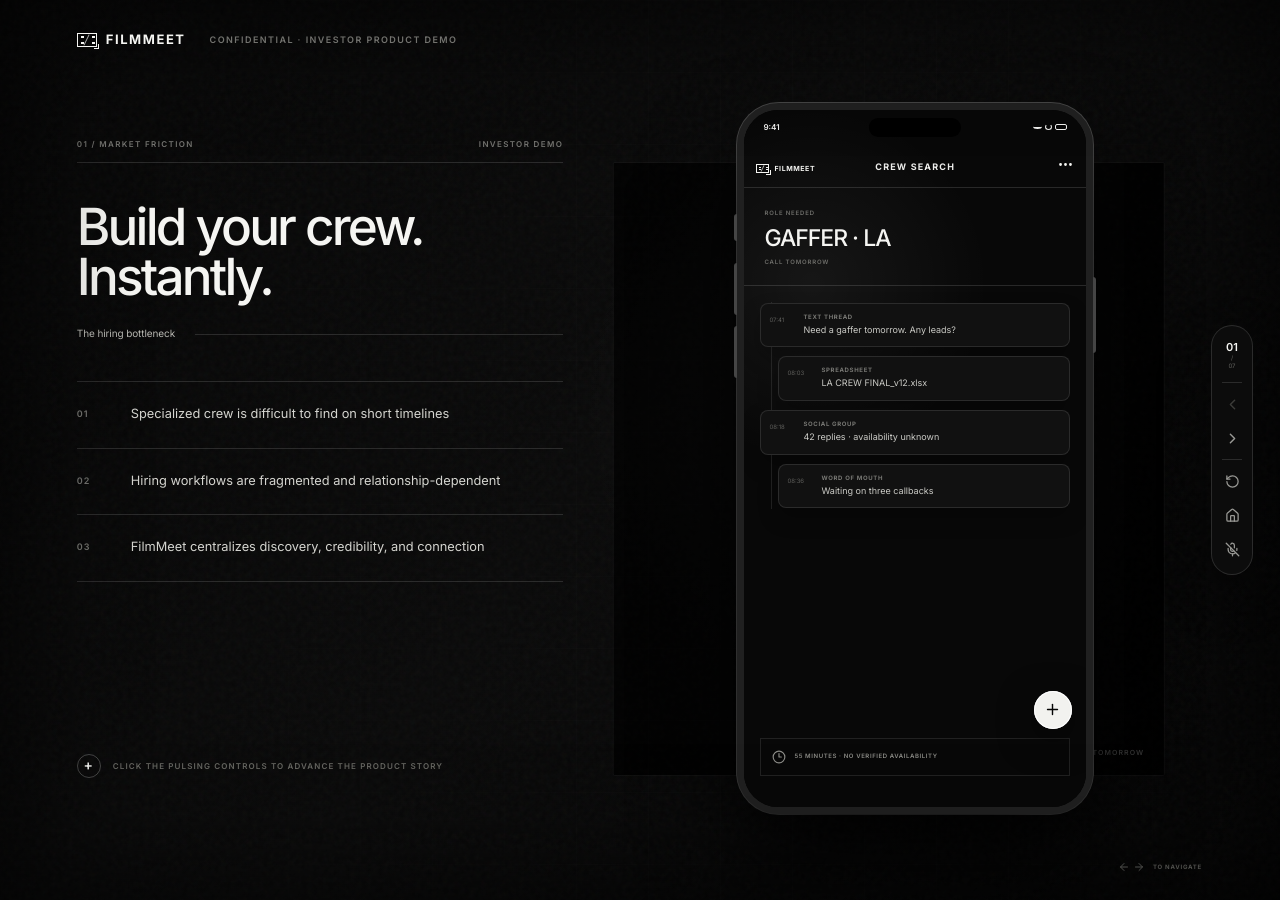
==== index.html @ 1e53c6b8 "Deploy FilmMeet investor demo (static build)" ====
<!doctype html>
<html lang="en">
  <head>
    <meta charset="UTF-8" />
    <meta
      name="viewport"
      content="width=device-width, initial-scale=1.0, viewport-fit=cover"
    />
    <meta name="theme-color" content="#050505" />
    <meta
      name="description"
      content="FilmMeet interactive investor demo for production's purpose-built hiring network."
    />
    <link rel="icon" href="./favicon.png" />
    <title>FilmMeet — Interactive Investor Demo</title>
    <script type="module" crossorigin src="./assets/index-D3xi4yHc.js"></script>
    <link rel="stylesheet" crossorigin href="./assets/index-D785O50y.css">
  </head>
  <body>
    <div id="root"></div>
  </body>
</html>
---- assets/index-D785O50y.css ----
@font-face{font-family:Inter;font-style:normal;font-display:swap;font-weight:400;src:url(./inter-cyrillic-ext-400-normal-BQZuk6qB.woff2)format("woff2"),url(./inter-cyrillic-ext-400-normal-DQukG94-.woff)format("woff");unicode-range:U+460-52F,U+1C80-1C8A,U+20B4,U+2DE0-2DFF,U+A640-A69F,U+FE2E-FE2F}@font-face{font-family:Inter;font-style:normal;font-display:swap;font-weight:400;src:url(./inter-cyrillic-400-normal-obahsSVq.woff2)format("woff2"),url(./inter-cyrillic-400-normal-HOLc17fK.woff)format("woff");unicode-range:U+301,U+400-45F,U+490-491,U+4B0-4B1,U+2116}@font-face{font-family:Inter;font-style:normal;font-display:swap;font-weight:400;src:url(./inter-greek-ext-400-normal-DGGRlc-M.woff2)format("woff2"),url(./inter-greek-ext-400-normal-KugGGMne.woff)format("woff");unicode-range:U+1F??}@font-face{font-family:Inter;font-style:normal;font-display:swap;font-weight:400;src:url(./inter-greek-400-normal-B4URO6DV.woff2)format("woff2"),url(./inter-greek-400-normal-q2sYcFCs.woff)format("woff");unicode-range:U+370-377,U+37A-37F,U+384-38A,U+38C,U+38E-3A1,U+3A3-3FF}@font-face{font-family:Inter;font-style:normal;font-display:swap;font-weight:400;src:url(./inter-vietnamese-400-normal-DMkecbls.woff2)format("woff2"),url(./inter-vietnamese-400-normal-Bbgyi5SW.woff)format("woff");unicode-range:U+102-103,U+110-111,U+128-129,U+168-169,U+1A0-1A1,U+1AF-1B0,U+300-301,U+303-304,U+308-309,U+323,U+329,U+1EA0-1EF9,U+20AB}@font-face{font-family:Inter;font-style:normal;font-display:swap;font-weight:400;src:url(./inter-latin-ext-400-normal-C1nco2VV.woff2)format("woff2"),url(./inter-latin-ext-400-normal-77YHD8bZ.woff)format("woff");unicode-range:U+100-2BA,U+2BD-2C5,U+2C7-2CC,U+2CE-2D7,U+2DD-2FF,U+304,U+308,U+329,U+1D00-1DBF,U+1E00-1E9F,U+1EF2-1EFF,U+2020,U+20A0-20AB,U+20AD-20C0,U+2113,U+2C60-2C7F,U+A720-A7FF}@font-face{font-family:Inter;font-style:normal;font-display:swap;font-weight:400;src:url(./inter-latin-400-normal-C38fXH4l.woff2)format("woff2"),url(./inter-latin-400-normal-CyCys3Eg.woff)format("woff");unicode-range:U+??,U+131,U+152-153,U+2BB-2BC,U+2C6,U+2DA,U+2DC,U+304,U+308,U+329,U+2000-206F,U+20AC,U+2122,U+2191,U+2193,U+2212,U+2215,U+FEFF,U+FFFD}@font-face{font-family:Inter;font-style:normal;font-display:swap;font-weight:500;src:url(./inter-cyrillic-ext-500-normal-B0yAr1jD.woff2)format("woff2"),url(./inter-cyrillic-ext-500-normal-BmqWE9Dz.woff)format("woff");unicode-range:U+460-52F,U+1C80-1C8A,U+20B4,U+2DE0-2DFF,U+A640-A69F,U+FE2E-FE2F}@font-face{font-family:Inter;font-style:normal;font-display:swap;font-weight:500;src:url(./inter-cyrillic-500-normal-BasfLYem.woff2)format("woff2"),url(./inter-cyrillic-500-normal-CxZf_p3X.woff)format("woff");unicode-range:U+301,U+400-45F,U+490-491,U+4B0-4B1,U+2116}@font-face{font-family:Inter;font-style:normal;font-display:swap;font-weight:500;src:url(./inter-greek-ext-500-normal-C4iEst2y.woff2)format("woff2"),url(./inter-greek-ext-500-normal-2j5mBUwD.woff)format("woff");unicode-range:U+1F??}@font-face{font-family:Inter;font-style:normal;font-display:swap;font-weight:500;src:url(./inter-greek-500-normal-BIZE56-Y.woff2)format("woff2"),url(./inter-greek-500-normal-Xzm54t5V.woff)format("woff");unicode-range:U+370-377,U+37A-37F,U+384-38A,U+38C,U+38E-3A1,U+3A3-3FF}@font-face{font-family:Inter;font-style:normal;font-display:swap;font-weight:500;src:url(./inter-vietnamese-500-normal-DOriooB6.woff2)format("woff2"),url(./inter-vietnamese-500-normal-mJboJaSs.woff)format("woff");unicode-range:U+102-103,U+110-111,U+128-129,U+168-169,U+1A0-1A1,U+1AF-1B0,U+300-301,U+303-304,U+308-309,U+323,U+329,U+1EA0-1EF9,U+20AB}@font-face{font-family:Inter;font-style:normal;font-display:swap;font-weight:500;src:url(./inter-latin-ext-500-normal-CV4jyFjo.woff2)format("woff2"),url(./inter-latin-ext-500-normal-BxGbmqWO.woff)format("woff");unicode-range:U+100-2BA,U+2BD-2C5,U+2C7-2CC,U+2CE-2D7,U+2DD-2FF,U+304,U+308,U+329,U+1D00-1DBF,U+1E00-1E9F,U+1EF2-1EFF,U+2020,U+20A0-20AB,U+20AD-20C0,U+2113,U+2C60-2C7F,U+A720-A7FF}@font-face{font-family:Inter;font-style:normal;font-display:swap;font-weight:500;src:url(./inter-latin-500-normal-Cerq10X2.woff2)format("woff2"),url(./inter-latin-500-normal-BL9OpVg8.woff)format("woff");unicode-range:U+??,U+131,U+152-153,U+2BB-2BC,U+2C6,U+2DA,U+2DC,U+304,U+308,U+329,U+2000-206F,U+20AC,U+2122,U+2191,U+2193,U+2212,U+2215,U+FEFF,U+FFFD}@font-face{font-family:Inter;font-style:normal;font-display:swap;font-weight:600;src:url(./inter-cyrillic-ext-600-normal-Dfes3d0z.woff2)format("woff2"),url(./inter-cyrillic-ext-600-normal-Bcila6Z-.woff)format("woff");unicode-range:U+460-52F,U+1C80-1C8A,U+20B4,U+2DE0-2DFF,U+A640-A69F,U+FE2E-FE2F}@font-face{font-family:Inter;font-style:normal;font-display:swap;font-weight:600;src:url(./inter-cyrillic-600-normal-CWCymEST.woff2)format("woff2"),url(./inter-cyrillic-600-normal-4D_pXhcN.woff)format("woff");unicode-range:U+301,U+400-45F,U+490-491,U+4B0-4B1,U+2116}@font-face{font-family:Inter;font-style:normal;font-display:swap;font-weight:600;src:url(./inter-greek-ext-600-normal-DRtmH8MT.woff2)format("woff2"),url(./inter-greek-ext-600-normal-B8X0CLgF.woff)format("woff");unicode-range:U+1F??}@font-face{font-family:Inter;font-style:normal;font-display:swap;font-weight:600;src:url(./inter-greek-600-normal-plRanbMR.woff2)format("woff2"),url(./inter-greek-600-normal-BZpKdvQh.woff)format("woff");unicode-range:U+370-377,U+37A-37F,U+384-38A,U+38C,U+38E-3A1,U+3A3-3FF}@font-face{font-family:Inter;font-style:normal;font-display:swap;font-weight:600;src:url(./inter-vietnamese-600-normal-Cc8MFFhd.woff2)format("woff2"),url(./inter-vietnamese-600-normal-BuLX-rYi.woff)format("woff");unicode-range:U+102-103,U+110-111,U+128-129,U+168-169,U+1A0-1A1,U+1AF-1B0,U+300-301,U+303-304,U+308-309,U+323,U+329,U+1EA0-1EF9,U+20AB}@font-face{font-family:Inter;font-style:normal;font-display:swap;font-weight:600;src:url(./inter-latin-ext-600-normal-D2bJ5OIk.woff2)format("woff2"),url(./inter-latin-ext-600-normal-CIVaiw4L.woff)format("woff");unicode-range:U+100-2BA,U+2BD-2C5,U+2C7-2CC,U+2CE-2D7,U+2DD-2FF,U+304,U+308,U+329,U+1D00-1DBF,U+1E00-1E9F,U+1EF2-1EFF,U+2020,U+20A0-20AB,U+20AD-20C0,U+2113,U+2C60-2C7F,U+A720-A7FF}@font-face{font-family:Inter;font-style:normal;font-display:swap;font-weight:600;src:url(./inter-latin-600-normal-LgqL8muc.woff2)format("woff2"),url(./inter-latin-600-normal-CiBQ2DWP.woff)format("woff");unicode-range:U+??,U+131,U+152-153,U+2BB-2BC,U+2C6,U+2DA,U+2DC,U+304,U+308,U+329,U+2000-206F,U+20AC,U+2122,U+2191,U+2193,U+2212,U+2215,U+FEFF,U+FFFD}@font-face{font-family:Inter;font-style:normal;font-display:swap;font-weight:700;src:url(./inter-cyrillic-ext-700-normal-BjwYoWNd.woff2)format("woff2"),url(./inter-cyrillic-ext-700-normal-LO58E6JB.woff)format("woff");unicode-range:U+460-52F,U+1C80-1C8A,U+20B4,U+2DE0-2DFF,U+A640-A69F,U+FE2E-FE2F}@font-face{font-family:Inter;font-style:normal;font-display:swap;font-weight:700;src:url(./inter-cyrillic-700-normal-CjBOestx.woff2)format("woff2"),url(./inter-cyrillic-700-normal-DrXBdSj3.woff)format("woff");unicode-range:U+301,U+400-45F,U+490-491,U+4B0-4B1,U+2116}@font-face{font-family:Inter;font-style:normal;font-display:swap;font-weight:700;src:url(./inter-greek-ext-700-normal-qfdV9bQt.woff2)format("woff2"),url(./inter-greek-ext-700-normal-BoQ6DsYi.woff)format("woff");unicode-range:U+1F??}@font-face{font-family:Inter;font-style:normal;font-display:swap;font-weight:700;src:url(./inter-greek-700-normal-C3JjAnD8.woff2)format("woff2"),url(./inter-greek-700-normal-BUv2fZ6O.woff)format("woff");unicode-range:U+370-377,U+37A-37F,U+384-38A,U+38C,U+38E-3A1,U+3A3-3FF}@font-face{font-family:Inter;font-style:normal;font-display:swap;font-weight:700;src:url(./inter-vietnamese-700-normal-DlLaEgI2.woff2)format("woff2"),url(./inter-vietnamese-700-normal-BZaoP0fm.woff)format("woff");unicode-range:U+102-103,U+110-111,U+128-129,U+168-169,U+1A0-1A1,U+1AF-1B0,U+300-301,U+303-304,U+308-309,U+323,U+329,U+1EA0-1EF9,U+20AB}@font-face{font-family:Inter;font-style:normal;font-display:swap;font-weight:700;src:url(./inter-latin-ext-700-normal-Ca8adRJv.woff2)format("woff2"),url(./inter-latin-ext-700-normal-TidjK2hL.woff)format("woff");unicode-range:U+100-2BA,U+2BD-2C5,U+2C7-2CC,U+2CE-2D7,U+2DD-2FF,U+304,U+308,U+329,U+1D00-1DBF,U+1E00-1E9F,U+1EF2-1EFF,U+2020,U+20A0-20AB,U+20AD-20C0,U+2113,U+2C60-2C7F,U+A720-A7FF}@font-face{font-family:Inter;font-style:normal;font-display:swap;font-weight:700;src:url(./inter-latin-700-normal-Yt3aPRUw.woff2)format("woff2"),url(./inter-latin-700-normal-BLAVimhd.woff)format("woff");unicode-range:U+??,U+131,U+152-153,U+2BB-2BC,U+2C6,U+2DA,U+2DC,U+304,U+308,U+329,U+2000-206F,U+20AC,U+2122,U+2191,U+2193,U+2212,U+2215,U+FEFF,U+FFFD}:root{--black:#050505;--ink:#0a0a0a;--panel:#111;--panel-2:#171717;--line:#ffffff21;--line-strong:#ffffff3d;--white:#f5f5f2;--soft:#b8b8b2;--muted:#73736f;--success:#d8ff74;--phone-width:min(39.5vh, 392px);--phone-height:min(79vh, 848px)}*{box-sizing:border-box}html,body{background:var(--black);width:100%;height:100%;color:var(--white);margin:0;overflow:hidden}body{-webkit-font-smoothing:antialiased;text-rendering:geometricprecision;font-family:Inter,Arial,Helvetica,sans-serif}button,input,textarea,select{font:inherit}button{color:inherit}button:focus-visible,[role=button]:focus-visible{outline:2px solid var(--white);outline-offset:3px}.filmmeet-demo{isolation:isolate;touch-action:pan-x;-webkit-user-select:none;user-select:none;background:radial-gradient(circle at 68% 45%,#ffffff0e,#0000 29%),linear-gradient(125deg,#050505 0%,#090909 48%,#030303 100%);width:100vw;height:100svh;min-height:560px;position:relative;overflow:hidden}.filmmeet-demo:before{z-index:-2;content:"";opacity:.26;pointer-events:none;background-image:url("data:image/svg+xml,%3Csvg viewBox='0 0 180 180' xmlns='http://www.w3.org/2000/svg'%3E%3Cfilter id='n'%3E%3CfeTurbulence type='fractalNoise' baseFrequency='.92' numOctaves='3' stitchTiles='stitch'/%3E%3C/filter%3E%3Crect width='100%25' height='100%25' filter='url(%23n)' opacity='.15'/%3E%3C/svg%3E");position:absolute;inset:0}.filmmeet-demo:after{z-index:30;content:"";pointer-events:none;position:absolute;inset:0;box-shadow:inset 0 0 130px #000000b8}.slide-motion,.slide-stage{width:100%;height:100%}.slide-stage{grid-template-columns:minmax(320px,38vw) minmax(430px,1fr);align-items:center;gap:clamp(32px,5vw,92px);padding:clamp(88px,9vh,112px) clamp(66px,6vw,112px) clamp(72px,7vh,90px);display:grid;position:relative}.ambient-grid{z-index:-1;opacity:.34;background-image:linear-gradient(#ffffff07 1px,#0000 1px),linear-gradient(90deg,#ffffff07 1px,#0000 1px);background-size:72px 72px;position:absolute;inset:0;overflow:hidden;-webkit-mask-image:linear-gradient(90deg,#0000,#000 45% 80%,#0000);mask-image:linear-gradient(90deg,#0000,#000 45% 80%,#0000)}.presentation-brand{z-index:40;align-items:center;gap:24px;display:flex;position:fixed;top:32px;left:clamp(66px,6vw,112px)}.presentation-brand>span{color:var(--muted);letter-spacing:.16em;font-size:9px;font-weight:600}.filmmeet-mark{color:var(--white);letter-spacing:.12em;align-items:center;gap:9px;font-size:13px;font-weight:700;display:inline-flex}.filmmeet-mark.is-compact{letter-spacing:.08em;gap:5px;font-size:7px}.mark-frame{border:1px solid;justify-content:center;align-items:center;width:20px;height:14px;display:inline-flex;position:relative}.is-compact .mark-frame{width:13px;height:9px}.mark-frame:before,.mark-frame:after{content:"";background:currentColor;width:3px;height:2px;position:absolute;left:3px;box-shadow:11px 0}.mark-frame:before{top:2px}.mark-frame:after{bottom:2px}.is-compact .mark-frame:before,.is-compact .mark-frame:after{width:2px;height:1px;left:2px;box-shadow:7px 0}.mark-frame span:first-child{opacity:.7;background:currentColor;width:1px;height:100%;transform:rotate(26deg)}.mark-frame span:last-child{border-bottom:1px solid;border-right:1px solid;width:5px;height:5px;position:absolute;bottom:-3px;right:-3px}.audience-context{z-index:3;flex-direction:column;justify-content:center;max-width:610px;height:min(71vh,720px);display:flex;position:relative}.context-topline{border-bottom:1px solid var(--line);color:var(--muted);letter-spacing:.17em;justify-content:space-between;padding-bottom:13px;font-size:clamp(8px,.56vw,10px);font-weight:600;display:flex}.audience-context h1{max-width:590px;color:var(--white);letter-spacing:-.055em;margin:clamp(28px,4.4vh,50px) 0 26px;font-size:clamp(41px,4vw,74px);font-weight:500;line-height:.98}.title-rule{color:var(--soft);letter-spacing:-.01em;grid-template-columns:auto 1fr;align-items:center;gap:20px;font-size:clamp(10px,.72vw,13px);display:grid}.title-rule i{background:var(--line);height:1px}.audience-bullets{border-top:1px solid var(--line);gap:0;margin:clamp(34px,4.5vh,50px) 0 0;padding:0;list-style:none;display:grid}.audience-bullets li{border-bottom:1px solid var(--line);grid-template-columns:42px 1fr;align-items:center;gap:12px;min-height:clamp(56px,7.4vh,72px);display:grid}.audience-bullets li>span{color:var(--muted);letter-spacing:.12em;font-size:9px;font-weight:600}.audience-bullets p{color:#d4d4cf;margin:0;font-size:clamp(12px,1vw,17px);font-weight:400;line-height:1.35}.interaction-hint{color:#656560;letter-spacing:.14em;align-items:center;gap:12px;margin-top:auto;padding-top:22px;font-size:8px;font-weight:600;display:flex}.hint-plus{border:1px solid var(--line-strong);width:24px;height:24px;color:var(--white);border-radius:50%;flex:none;place-items:center;font-size:14px;display:grid}.demo-area{z-index:2;place-items:center;height:100%;display:grid;position:relative}.mobile-slide-label{display:none}.phone-frame{z-index:5;width:var(--phone-width);height:var(--phone-height);background:#000;border:7px solid #202020;border-radius:clamp(42px,4.5vh,54px);position:relative;transform:translateZ(0);box-shadow:0 54px 95px #000000b8,0 0 0 1px #4a4a4a,inset 0 0 0 1px #000}.phone-hardware{pointer-events:none;position:absolute;inset:0}.phone-button{z-index:-1;background:#454545;border-radius:3px 0 0 3px;width:3px;position:absolute}.button-one{height:3.8%;top:15%;left:-10px}.button-two{height:7.5%;top:22%;left:-10px}.button-three{height:7.5%;top:31%;left:-10px}.button-four{border-radius:0 3px 3px 0;height:11%;top:24%;right:-10px}.phone-surface{width:100%;height:100%;color:var(--white);background:#090909;border-radius:calc(clamp(42px,4.5vh,54px) - 8px);position:relative;overflow:hidden}.dynamic-island{z-index:30;background:#000;border-radius:30px;width:27%;height:19px;position:absolute;top:8px;left:50%;transform:translate(-50%)}.status-bar{z-index:20;color:#efefed;justify-content:space-between;align-items:center;width:100%;height:34px;padding:0 19px;font-size:8px;font-weight:600;display:flex;position:absolute;top:0;left:0}.status-icons{align-items:center;gap:3px;display:flex}.status-icons i:first-child{border-bottom:2px solid;border-radius:50%;width:9px;height:5px}.status-icons i:nth-child(2){border:1px solid;border-top-color:#0000;border-radius:50%;width:7px;height:6px}.status-icons i:last-child{border:1px solid;border-radius:2px;width:12px;height:6px}.full-phone-screen,.fragmented-screen,.resolved-screen{width:100%;height:100%}.app-screen{background:#090909;grid-template-rows:78px minmax(0,1fr) 59px;width:100%;height:100%;display:grid;position:relative}.app-topbar{border-bottom:1px solid var(--line);grid-template-columns:62px 1fr 62px;align-items:end;height:100%;padding:0 12px 14px;display:grid}.app-title{color:#ededeb;letter-spacing:.13em;text-align:center;text-overflow:ellipsis;white-space:nowrap;font-size:9px;font-weight:700;overflow:hidden}.topbar-side{align-items:center;display:flex}.topbar-side.is-right{justify-content:flex-end}.app-content{min-height:0;position:relative;overflow:hidden}.app-content.is-scroll{overscroll-behavior:contain;scrollbar-width:none;overflow:hidden auto}.app-content.is-scroll::-webkit-scrollbar{display:none}.app-nav{z-index:20;border-top:1px solid var(--line);background:#080808fa;grid-template-columns:repeat(4,1fr);display:grid;position:relative}.app-nav-item{color:#575753;flex-direction:column;justify-content:center;align-items:center;gap:4px;display:flex}.app-nav-item span{letter-spacing:.08em;font-size:6px;font-weight:600}.app-nav-item.is-active{color:#f5f5f2}.media-tile{object-fit:cover;background:#111;border:0;width:100%;height:100%;display:block}.hotspot{z-index:50;color:#050505;cursor:pointer;background:#f2f2ef;border:1px solid #ffffffdb;border-radius:50%;place-items:center;width:38px;height:38px;padding:0;display:grid;position:absolute;box-shadow:0 10px 35px #00000080}.hotspot:before,.hotspot:after{z-index:-1;content:"";border-radius:inherit;border:1px solid #ffffff8a;position:absolute;inset:-1px}.hotspot.is-pulsing:before{animation:1.9s cubic-bezier(.2,.8,.3,1) infinite hotspot-pulse}.hotspot.is-pulsing:after{animation:1.9s cubic-bezier(.2,.8,.3,1) .48s infinite hotspot-pulse}@keyframes hotspot-pulse{0%{opacity:.55;transform:scale(1)}70%{opacity:0;transform:scale(1.65)}to{opacity:0}}.annotation-panel{z-index:20;border:1px solid var(--line-strong);-webkit-backdrop-filter:blur(16px);backdrop-filter:blur(16px);background:#101010f5;border-radius:14px;width:min(260px,24vw);padding:22px;position:absolute;bottom:10%;right:clamp(0px,2vw,28px);box-shadow:0 26px 80px #000000a3}.annotation-close{border:1px solid var(--line);cursor:pointer;background:0 0;border-radius:50%;place-items:center;width:25px;height:25px;padding:0;display:grid;position:absolute;top:10px;right:10px}.annotation-kicker{color:var(--muted);letter-spacing:.16em;margin-bottom:8px;font-size:7px;font-weight:700;display:block}.annotation-panel>strong{letter-spacing:-.025em;padding-right:25px;font-size:17px;font-weight:500;display:block}.annotation-panel ul{gap:10px;margin:18px 0 0;padding:0;list-style:none;display:grid}.annotation-panel li{color:#c6c6c0;padding-left:13px;font-size:10px;line-height:1.45;position:relative}.annotation-panel li:before{content:"";background:var(--white);border-radius:50%;width:3px;height:3px;position:absolute;top:6px;left:0}.ui-chip{color:#a9a9a5;letter-spacing:.08em;text-transform:uppercase;border:1px solid #ffffff2b;border-radius:4px;align-items:center;min-height:19px;padding:0 7px;font-size:6px;font-style:normal;font-weight:600;line-height:1;display:inline-flex}.ui-chip.is-filled{color:#090909;background:#efefec;border-color:#efefec}.meta{color:#898985;white-space:nowrap;align-items:center;gap:4px;font-size:7px;display:inline-flex}.primary-app-button{color:#090909;letter-spacing:.13em;cursor:pointer;background:#f1f1ee;border:1px solid #f1f1ee;border-radius:7px;justify-content:center;align-items:center;gap:8px;width:100%;min-height:42px;font-size:8px;font-weight:700;display:flex}.primary-app-button:disabled{color:#555;cursor:not-allowed;background:#181818;border-color:#272727}.primary-app-button.is-success{border-color:var(--success);background:var(--success)}.text-app-button{color:#777;letter-spacing:.12em;cursor:pointer;background:0 0;border:0;margin:14px auto 0;font-size:7px;font-weight:600;display:block}.cinema-backdrop{opacity:.64;filter:grayscale()contrast(1.06)brightness(.55);border:1px solid #ffffff17;border-radius:2px;position:absolute;inset:10% -3% 7% 7%;overflow:hidden;transform:translate(-10%)}.cinema-scrim{background:linear-gradient(90deg,#000000f7 0%,#0000001a 68%,#000000bf 100%),linear-gradient(#0000 60%,#000000d9);position:absolute;inset:0}.cinema-backdrop>span{color:#fff9;letter-spacing:.15em;font-size:7px;font-weight:600;position:absolute;bottom:18px;right:20px}.fragmented-screen{background:radial-gradient(circle at 20% 25%,#ffffff0f,#0000 30%),#080808;position:relative}.fragmented-screen>.app-topbar{height:78px}.fragment-head{border-bottom:1px solid var(--line);flex-direction:column;justify-content:center;height:98px;padding:14px 20px 10px;display:flex}.fragment-head span,.fragment-head em{color:#6d6d69;letter-spacing:.14em;font-size:6px;font-style:normal;font-weight:600}.fragment-head strong{letter-spacing:-.045em;margin:7px 0;font-size:23px;font-weight:500}.fragment-stack{gap:9px;padding:17px 16px;display:grid;position:relative}.fragment-stack:before{content:"";background:#ffffff1a;width:1px;position:absolute;top:16px;bottom:16px;left:27px}.fragment-card{background:#111;border:1px solid #ffffff1c;border-radius:8px;grid-template-columns:31px 1fr;padding:10px 10px 10px 42px;display:grid;position:relative;box-shadow:0 10px 20px #00000042}.fragment-card>span{color:#5f5f5c;font-size:6px;position:absolute;top:13px;left:8px}.fragment-card small{color:#777773;letter-spacing:.11em;grid-column:1/-1;margin-bottom:4px;font-size:6px;font-weight:700}.fragment-card p{color:#cacac5;grid-column:1/-1;margin:0;font-size:9px;line-height:1.3}.fragment-card:nth-child(2),.fragment-card:nth-child(4){margin-left:18px}.fragment-status{color:#8b8b86;letter-spacing:.1em;border:1px solid #ffffff1a;align-items:center;gap:8px;padding:11px;font-size:6px;font-weight:600;display:flex;position:absolute;bottom:31px;left:16px;right:16px}.hotspot-resolve{bottom:78px;right:14px}.resolved-screen .app-screen{background:linear-gradient(145deg,#ffffff09,#0000 38%),#080808}.resolved-hero{padding:32px 20px 24px}.resolved-hero>span{color:#858581;letter-spacing:.16em;font-size:6px;font-weight:700}.resolved-hero h2{letter-spacing:-.055em;margin:10px 0 12px;font-size:29px;font-weight:500;line-height:.98}.resolved-hero p{color:#80807c;max-width:220px;margin:0;font-size:8px;line-height:1.45}.resolved-search{color:#878783;border:1px solid #323232;border-radius:7px;grid-template-columns:18px 1fr 18px;align-items:center;margin:2px 16px 14px;padding:11px 10px;display:grid}.resolved-search span{font-size:7px}.resolved-matches{gap:8px;padding:0 16px;display:grid}.resolved-match{background:#101010;border:1px solid #ffffff1c;border-radius:8px;grid-template-columns:44px 1fr 30px;align-items:center;gap:10px;padding:8px;display:grid}.resolved-match img{filter:grayscale(.25);object-fit:cover;border-radius:6px;width:44px;height:44px}.resolved-match div{flex-direction:column;gap:4px;min-width:0;display:flex}.resolved-match strong{font-size:9px;font-weight:600}.resolved-match span{color:#777;text-overflow:ellipsis;white-space:nowrap;font-size:6px;overflow:hidden}.resolved-match em{color:#c5c5c0;font-size:8px;font-style:normal;font-weight:600}.hotspot-resolved{bottom:15px;right:13px}.floating-caption{z-index:2;color:#5e5e5a;transform-origin:0;align-items:center;gap:7px;display:flex;position:absolute;transform:rotate(-90deg)}.floating-caption span{font-size:7px}.floating-caption p{letter-spacing:.15em;margin:0;font-size:7px;font-weight:700}.caption-one{top:28%;left:6%}.caption-two{top:54%;right:-4%}.caption-three{bottom:6%;left:14%}.feed-intro{padding:20px 17px 14px}.feed-intro>span,.role-form-intro>span,.employer-head>span,.applicant-head>span{color:#777773;letter-spacing:.15em;font-size:6px;font-weight:700}.feed-intro h2,.employer-head h2{letter-spacing:-.045em;margin:6px 0 5px;font-size:20px;font-weight:500}.feed-intro p,.employer-head p,.applicant-head p{color:#777;margin:0;font-size:7px}.job-feature{text-align:left;cursor:pointer;background:#151515;border:0;border-radius:10px;width:calc(100% - 28px);height:188px;margin:0 14px;padding:0;display:block;position:relative;overflow:hidden}.job-feature:after{content:"";background:linear-gradient(#0000 34%,#000000eb);position:absolute;inset:0}.job-feature .media-tile{filter:grayscale(.45)contrast(1.08)}.job-feature-overlay{z-index:2;flex-direction:column;justify-content:space-between;align-items:flex-start;padding:12px;display:flex;position:absolute;inset:0}.job-feature-overlay>div span{color:#b1b1ad;letter-spacing:.12em;margin-bottom:4px;font-size:6px;font-weight:600;display:block}.job-feature-overlay h3{letter-spacing:-.05em;margin:0;font-size:24px;font-weight:500}.job-feature-overlay strong{color:#deded9;font-size:10px;font-weight:500}.hotspot-job{z-index:4;top:42%;right:14px}.job-feature-meta{border-bottom:1px solid var(--line);justify-content:space-between;align-items:center;margin:0 14px;padding:12px 2px 14px;display:flex}.mini-jobs{padding:0 14px 24px}.mini-jobs>button{border:0;border-bottom:1px solid var(--line);color:#efefec;text-align:left;cursor:pointer;background:0 0;justify-content:space-between;align-items:center;width:100%;padding:13px 2px;display:flex}.mini-jobs>button span{color:#646460;letter-spacing:.13em;margin-bottom:4px;font-size:5px;font-weight:700;display:block}.mini-jobs>button strong{font-size:11px;font-weight:600;display:block}.mini-jobs>button p{color:#888;margin:3px 0 0;font-size:7px}.mini-job-side{color:#898985;align-items:center;gap:8px;display:flex}.mini-job-side em{font-size:6px;font-style:normal}.job-detail-visual{filter:grayscale(.35);height:236px;position:relative}.job-detail-visual:after{content:"";background:linear-gradient(#0000 55%,#090909);position:absolute;inset:0}.job-detail-visual>span{z-index:2;letter-spacing:.14em;font-size:6px;position:absolute;bottom:11px;right:13px}.job-detail-body{padding:12px 18px 28px}.detail-kicker{justify-content:space-between;align-items:center;display:flex}.detail-kicker>span:last-child{color:#747470;letter-spacing:.1em;font-size:6px;font-weight:600}.job-detail-body h2{letter-spacing:-.055em;margin:13px 0 1px;font-size:27px;font-weight:500}.job-detail-body h3{color:#c2c2bd;margin:0;font-size:12px;font-weight:500}.detail-grid{border-top:1px solid var(--line);border-left:1px solid var(--line);grid-template-columns:1fr 1fr;margin:18px 0;display:grid}.detail-grid div{border-right:1px solid var(--line);border-bottom:1px solid var(--line);flex-direction:column;justify-content:center;min-height:52px;padding:8px;display:flex}.detail-grid span,.profile-stat-row span,.peek-stats span{color:#656561;letter-spacing:.12em;margin-bottom:5px;font-size:5px;font-weight:700}.detail-grid strong,.profile-stat-row strong,.peek-stats strong{font-size:7px;font-weight:500}.job-detail-body>p{color:#9c9c97;font-size:8px;line-height:1.55}.detail-skills,.crew-skills{flex-wrap:wrap;gap:5px;display:flex}.job-detail-body .primary-app-button{margin-top:21px}.application-success{text-align:center;background:radial-gradient(circle at 50% 28%,#ffffff17,#0000 24%),#080808;flex-direction:column;align-items:center;height:100%;padding:122px 24px 26px;display:flex}.success-orbit{border:1px solid #ffffff1a;border-radius:50%;place-items:center;width:105px;height:105px;margin-bottom:26px;display:grid;position:relative}.success-orbit:before{content:"";border:1px solid #ffffff21;border-radius:50%;position:absolute;inset:13px}.success-orbit span{color:#080808;background:#f1f1ee;border-radius:50%;place-items:center;width:53px;height:53px;display:grid}.application-success small{color:#777773;letter-spacing:.18em;font-size:6px;font-weight:700}.application-success h2{letter-spacing:-.05em;margin:10px 0;font-size:26px;font-weight:500}.application-success>p{color:#858580;max-width:240px;margin:0;font-size:8px;line-height:1.5}.success-card{border:1px solid var(--line);text-align:left;border-radius:8px;width:100%;margin:29px 0 18px;padding:15px;display:grid}.success-card span{color:#666;letter-spacing:.1em;font-size:6px}.success-card strong{margin:5px 0;font-size:13px;font-weight:500}.success-card em{color:#777;font-size:6px;font-style:normal}.application-success>button{border:1px solid var(--line-strong);letter-spacing:.12em;cursor:pointer;background:0 0;border-radius:7px;width:100%;min-height:40px;font-size:7px;font-weight:600}.search-map{opacity:.3;position:absolute;inset:11% 2% 6% 10%;overflow:hidden}.search-map:before,.search-map:after{content:"";border:1px solid #4e4e4e;border-radius:46% 52% 47% 53%;position:absolute;transform:rotate(18deg)}.search-map:before{inset:4% 10% 22% 0}.search-map:after{inset:28% -3% 0 30%}.map-line{transform-origin:0;background:#4c4c4c;width:120%;height:1px;position:absolute}.line-a{top:37%;left:-10%;transform:rotate(25deg)}.line-b{top:69%;left:3%;transform:rotate(-17deg)}.map-dot{border:2px solid #d8d8d2;border-radius:50%;width:7px;height:7px;position:absolute}.dot-one{top:27%;left:17%}.dot-two{bottom:24%;right:20%}.search-map>span{color:#a2a29d;letter-spacing:.15em;font-size:7px;position:absolute;top:23%;left:20%}.crew-search-head{border-bottom:1px solid var(--line);padding:16px 13px 5px}.crew-searchbox{color:#aaa;border:1px solid #303030;border-radius:7px;grid-template-columns:18px 1fr 20px;align-items:center;padding:10px;display:grid}.crew-searchbox span{font-size:8px}.crew-searchbox button{color:#80807c;cursor:pointer;background:#202020;border:0;border-radius:50%;place-items:center;width:18px;height:18px;padding:0;display:grid}.filter-strip{gap:5px;margin:10px 0 13px;display:flex;overflow:hidden}.filter-strip>span{color:#7c7c78;letter-spacing:.08em;white-space:nowrap;border:1px solid #2b2b2b;border-radius:12px;align-items:center;gap:3px;min-height:24px;padding:0 8px;font-size:5px;font-weight:700;display:inline-flex}.filter-strip>span.is-selected{color:#090909;background:#e5e5e1;border-color:#cecec9}.search-results-label{color:#6b6b67;letter-spacing:.1em;justify-content:space-between;font-size:5px;font-weight:700;display:flex}.search-results-label em{font-style:normal}.crew-results{gap:8px;padding:11px 13px 26px;display:grid}.crew-card{text-align:left;cursor:pointer;background:#101010;border:1px solid #ffffff1f;border-radius:8px;grid-template-columns:63px 1fr 32px;align-items:center;gap:10px;width:100%;padding:8px;display:grid}.crew-card img{filter:saturate(.8)contrast(1.02);object-fit:cover;border-radius:6px;width:63px;height:76px}.crew-card-copy{min-width:0}.crew-name{align-items:center;gap:4px;display:flex}.crew-name svg,.verified-line svg{color:#e4e4df}.crew-name strong{text-overflow:ellipsis;white-space:nowrap;font-size:10px;font-weight:600;overflow:hidden}.crew-card-copy>p{color:#aaa;margin:4px 0 3px;font-size:7px}.crew-card-copy>span{color:#62625e;text-overflow:ellipsis;white-space:nowrap;font-size:5px;display:block;overflow:hidden}.crew-skills{margin-top:8px}.crew-skills .ui-chip{min-height:16px;padding:0 4px;font-size:5px}.match-score{color:#bdbdb8;flex-direction:column;justify-content:center;align-items:center;display:flex}.match-score strong{font-size:12px;font-weight:500}.match-score span{color:#5c5c59;letter-spacing:.1em;margin-top:2px;font-size:4px;font-weight:700}.hotspot-filter{top:61px;right:11px}.peek-profile{height:318px;position:relative}.peek-profile img{object-fit:cover;width:100%;height:100%}.peek-profile:after{content:"";background:linear-gradient(#0000 48%,#090909 100%);position:absolute;inset:0}.peek-overlay{z-index:2;justify-content:space-between;align-items:center;display:flex;position:absolute;bottom:15px;left:14px;right:14px}.peek-overlay>span:last-child{letter-spacing:.1em;font-size:5px;font-weight:600}.peek-body{padding:0 17px 28px}.verified-line{color:#8b8b86;letter-spacing:.11em;align-items:center;gap:5px;font-size:6px;font-weight:600;display:flex}.peek-body h2{letter-spacing:-.055em;margin:10px 0 3px;font-size:27px;font-weight:500}.peek-body h3{color:#b4b4af;margin:0;font-size:9px;font-weight:500}.peek-body>p{color:#777773;margin:10px 0 15px;font-size:7px}.peek-stats{border-top:1px solid var(--line);border-bottom:1px solid var(--line);grid-template-columns:1fr 1fr;margin:18px 0;display:grid}.peek-stats div{flex-direction:column;justify-content:center;min-height:52px;display:flex}.peek-stats div:first-child{border-right:1px solid var(--line)}.profile-watermark{z-index:-1;color:#0000;letter-spacing:-.13em;opacity:.4;-webkit-text-stroke:1px #ffffff21;font-size:min(30vw,460px);font-weight:700;line-height:.7;position:absolute;top:50%;left:7%;transform:translateY(-50%)}.profile-hero{height:300px;position:relative}.profile-hero>img{object-fit:cover;object-position:center 42%;width:100%;height:100%}.profile-hero-gradient{background:linear-gradient(#00000014 42%,#090909 100%);position:absolute;inset:0}.profile-hero-copy{position:absolute;bottom:15px;left:17px;right:17px}.profile-hero-copy h2{letter-spacing:-.055em;margin:9px 0 2px;font-size:28px;font-weight:500}.profile-hero-copy p{color:#b7b7b2;margin:0;font-size:9px}.profile-body{padding:0 16px 30px}.profile-status{border-top:1px solid var(--line);border-bottom:1px solid var(--line);grid-template-columns:1fr 1fr;display:grid}.profile-status>button{text-align:left;cursor:pointer;background:0 0;border:0;grid-template-columns:17px 1fr 12px;align-items:center;gap:5px;min-width:0;min-height:58px;padding:8px 7px;display:grid}.profile-status>button:first-child{border-right:1px solid var(--line)}.profile-status>button div{flex-direction:column;gap:3px;min-width:0;display:flex}.profile-status strong{text-overflow:ellipsis;white-space:nowrap;font-size:6px;font-weight:600;overflow:hidden}.profile-status span{color:#686865;font-size:5px}.availability-dot{background:var(--success);border:2px solid #090909;border-radius:50%;width:8px;height:8px;display:block;box-shadow:0 0 0 1px #d8ff7499}.profile-section{border-bottom:1px solid var(--line);padding:18px 0}.section-heading{color:#73736f;letter-spacing:.13em;justify-content:space-between;align-items:center;margin-bottom:10px;font-size:5px;font-weight:700;display:flex}.section-heading em{font-style:normal}.reel-button{cursor:pointer;background:#151515;border:0;border-radius:8px;width:100%;height:142px;padding:0;display:block;position:relative;overflow:hidden}.reel-button:after{content:"";background:linear-gradient(#0000 40%,#000000db);position:absolute;inset:0}.reel-button>.media-tile{filter:grayscale(.3)}.reel-button>span{z-index:3;background:#00000073;border:1px solid #fffc;border-radius:50%;place-items:center;width:40px;height:40px;display:grid;position:absolute;top:50%;left:50%;transform:translate(-50%,-50%)}.pause-mark{font-size:13px}.reel-caption{z-index:3;text-align:left;flex-direction:column;display:flex;position:absolute;bottom:10px;left:10px;right:10px}.reel-caption strong{letter-spacing:.08em;font-size:7px;font-weight:600}.reel-caption span{color:#aaa;margin-top:3px;font-size:5px}.hotspot-reel{top:10px;right:10px}.credits-list{display:grid}.credits-list div{border-top:1px solid #ffffff12;justify-content:space-between;gap:12px;padding:8px 0;display:flex}.credits-list strong{font-size:7px;font-weight:500}.credits-list span{color:#656561;text-align:right;font-size:5px}.profile-stat-row{grid-template-columns:1fr 1fr;margin:18px 0;display:grid}.profile-stat-row div{flex-direction:column;display:flex}.profile-stat-row div:last-child{border-left:1px solid var(--line);padding-left:12px}.phone-sheet{z-index:80;border-top:1px solid var(--line-strong);background:#151515;border-radius:20px 20px 0 0;min-height:295px;padding:35px 20px 25px;position:absolute;bottom:0;left:0;right:0;box-shadow:0 -30px 70px #000000ad}.sheet-handle{background:#555;border-radius:4px;width:35px;height:3px;position:absolute;top:9px;left:50%;transform:translate(-50%)}.phone-sheet>button{border:1px solid var(--line);cursor:pointer;background:0 0;border-radius:50%;place-items:center;width:26px;height:26px;padding:0;display:grid;position:absolute;top:17px;right:16px}.phone-sheet>span{color:#71716d;letter-spacing:.14em;font-size:6px;font-weight:700}.phone-sheet h3{letter-spacing:-.045em;margin:9px 0 10px;font-size:23px;font-weight:500}.phone-sheet>p{color:#888883;max-width:270px;margin:0;font-size:8px;line-height:1.5}.week-grid{grid-template-columns:repeat(5,1fr);gap:5px;margin-top:19px;display:grid}.week-grid i{height:30px;color:var(--success);background:#d8ff7414;border:1px solid #d8ff7440;border-radius:5px;place-items:center;font-size:7px;font-style:normal;display:grid}.phone-sheet ul{gap:10px;margin:19px 0 0;padding:0;list-style:none;display:grid}.phone-sheet li{color:#bdbdb8;align-items:center;gap:8px;font-size:8px;display:flex}.message-context-card{z-index:1;border:1px solid var(--line);background:#0d0d0ddb;flex-direction:column;justify-content:center;width:210px;min-height:116px;padding:20px;display:flex;position:absolute;top:15%;right:0;transform:translate(16%)}.message-context-card span{color:#6a6a66;letter-spacing:.15em;font-size:6px;font-weight:700}.message-context-card strong{margin:9px 0 6px;font-size:11px;font-weight:500}.message-context-card p{color:#777;margin:0;font-size:7px}.thread-profile{border-bottom:1px solid var(--line);grid-template-columns:36px 1fr 30px;align-items:center;gap:9px;padding:10px 14px;display:grid}.thread-profile img{object-fit:cover;border-radius:50%;width:36px;height:36px}.thread-profile>div{flex-direction:column;gap:3px;display:flex}.thread-profile strong{font-size:9px;font-weight:600}.thread-profile span{color:#71716d;letter-spacing:.07em;align-items:center;gap:4px;font-size:5px;display:flex}.thread-profile span i{background:var(--success);border-radius:50%;width:5px;height:5px}.thread-profile button{border:1px solid var(--line);background:0 0;border-radius:50%;place-items:center;width:28px;height:28px;padding:0;display:grid}.linked-role{border:1px solid var(--line);background:#101010;border-radius:7px;grid-template-columns:26px 1fr 15px;align-items:center;margin:10px 13px 3px;padding:9px;display:grid}.linked-role>div{flex-direction:column;gap:3px;display:flex}.linked-role span{color:#666;letter-spacing:.12em;font-size:5px;font-weight:700}.linked-role strong{font-size:7px;font-weight:500}.message-thread{flex-direction:column;gap:7px;min-height:0;padding:8px 13px 104px;display:flex;position:relative}.day-divider{color:#5f5f5c;letter-spacing:.12em;align-self:center;margin:2px 0 4px;font-size:5px;font-weight:700}.message-row{justify-content:flex-start;display:flex}.message-row.is-me{justify-content:flex-end}.message-bubble{background:#141414;border:1px solid #2c2c2c;border-radius:5px 12px 12px;max-width:82%;padding:9px 10px 6px}.message-row.is-me .message-bubble{color:#080808;background:#f0f0ed;border-color:#f0f0ed;border-radius:12px 5px 12px 12px}.message-bubble p{margin:0;font-size:7px;line-height:1.45}.message-bubble span{color:#656561;text-align:right;margin-top:4px;font-size:5px;display:block}.message-row.is-me .message-bubble span{color:#666}.confirmation-banner{background:#d8ff7412;border:1px solid #d8ff7447;border-radius:7px;grid-template-columns:31px 1fr;align-items:center;gap:9px;margin-top:5px;padding:9px;display:grid}.confirmation-banner>span{background:var(--success);color:#070707;border-radius:50%;place-items:center;width:28px;height:28px;display:grid}.confirmation-banner strong{color:var(--success);letter-spacing:.1em;font-size:6px;display:block}.confirmation-banner p{color:#85857f;margin:3px 0 0;font-size:6px}.hotspot-message{bottom:81px;right:14px}.quick-replies{z-index:10;border:1px solid var(--line);background:#0d0d0df5;border-radius:8px;grid-template-columns:1fr 1fr;gap:5px;padding:8px;display:grid;position:absolute;bottom:58px;left:11px;right:11px}.quick-replies>span{color:#686864;letter-spacing:.12em;grid-column:1/-1;font-size:5px;font-weight:700}.quick-replies button{letter-spacing:.05em;cursor:pointer;background:#181818;border:1px solid #313131;border-radius:5px;min-height:28px;padding:4px;font-size:5px;font-weight:600}.message-composer{z-index:12;color:#71716d;background:#111;border:1px solid #2d2d2d;border-radius:22px;grid-template-columns:22px 1fr 22px;align-items:center;min-height:43px;padding:0 10px;display:grid;position:absolute;bottom:6px;left:10px;right:10px}.message-composer span{font-size:7px}.workflow-track{z-index:0;justify-content:space-between;display:flex;position:absolute;bottom:6%;left:0;right:0}.workflow-track:before{content:"";background:#383838;height:1px;position:absolute;top:7px;left:10%;right:10%}.workflow-track div{color:#595956;flex-direction:column;align-items:center;gap:5px;display:flex;position:relative}.workflow-track span{background:#080808;border:1px solid #494949;border-radius:50%;place-items:center;width:16px;height:16px;font-size:5px;display:grid}.workflow-track p{letter-spacing:.1em;margin:0;font-size:6px;font-weight:700}.employer-head{padding:25px 16px 14px}.employer-summary{border-top:1px solid var(--line);border-bottom:1px solid var(--line);grid-template-columns:repeat(3,1fr);margin:0 14px 17px;display:grid}.employer-summary div{flex-direction:column;justify-content:center;align-items:center;min-height:61px;display:flex}.employer-summary div+div{border-left:1px solid var(--line)}.employer-summary span{color:#666;letter-spacing:.08em;font-size:5px;font-weight:700}.employer-summary strong{margin-top:6px;font-size:17px;font-weight:500}.open-role{background:linear-gradient(145deg,#ffffff09,#0000 60%),#111;border:1px solid #ffffff24;border-radius:9px;margin:0 14px;padding:14px}.open-role-top{justify-content:space-between;align-items:center;margin-bottom:23px;display:flex}.open-role>span{color:#696965;letter-spacing:.12em;font-size:5px;font-weight:700}.open-role h3{letter-spacing:-.035em;margin:7px 0 13px;font-size:16px;font-weight:500;line-height:1.1}.open-role>div:not(.open-role-top){gap:11px;display:flex}.open-role>p{border-top:1px solid var(--line);color:#686864;margin:15px 0 0;padding-top:9px;font-size:6px}.create-role-button{text-align:left;cursor:pointer;background:0 0;border:1px dashed #3a3a3a;border-radius:9px;grid-template-columns:42px 1fr 18px;align-items:center;gap:10px;width:calc(100% - 28px);min-height:74px;margin:14px;padding:10px;display:grid}.create-role-button>span{border:1px solid var(--line);border-radius:50%;place-items:center;width:40px;height:40px;display:grid}.create-role-button>div{flex-direction:column;gap:5px;display:flex}.create-role-button strong{letter-spacing:.08em;font-size:7px;font-weight:700}.create-role-button p{color:#6d6d69;margin:0;font-size:6px}.hotspot-post{bottom:62px;right:12px}.form-progress{background:#1e1e1e;height:2px}.form-progress i{background:#ededeb;height:100%;transition:width .24s;display:block}.role-form{padding:23px 17px 27px}.role-form-intro h2{letter-spacing:-.045em;margin:8px 0 24px;font-size:21px;font-weight:500;line-height:1.07}.fake-field{border-bottom:1px solid var(--line);flex-direction:column;justify-content:center;min-height:54px;padding:8px 25px 8px 0;display:flex;position:relative}.fake-field>span{color:#666;letter-spacing:.12em;margin-bottom:7px;font-size:5px;font-weight:700}.fake-field strong{font-size:8px;font-weight:500}.fake-field svg{color:var(--success);position:absolute;right:1px}.form-note{border:1px solid var(--line);color:#7c7c78;border-radius:6px;grid-template-columns:18px 1fr;align-items:start;margin:18px 0;padding:10px;font-size:6px;line-height:1.4;display:grid}.applicant-head{border-bottom:1px solid var(--line);padding:20px 15px 15px}.posted-signal{color:var(--success);letter-spacing:.1em;align-items:center;gap:5px;margin-bottom:12px;font-size:5px;font-weight:700;display:inline-flex}.applicant-head h2{letter-spacing:-.045em;margin:7px 0 8px;font-size:20px;font-weight:500;line-height:1.06}.applicant-head p{line-height:1.4}.applicant-list{gap:9px;padding:11px 12px 25px;display:grid}.applicant-card{border:1px solid var(--line);background:#101010;border-radius:9px;overflow:hidden}.crew-card.is-compact{border:0;border-radius:0;grid-template-columns:53px 1fr 30px;padding:8px}.crew-card.is-compact img{width:53px;height:57px}.applicant-actions{border-top:1px solid var(--line);grid-template-columns:1fr 1fr;display:grid}.applicant-actions button{color:#8c8c87;letter-spacing:.08em;cursor:pointer;background:0 0;border:0;justify-content:center;align-items:center;gap:5px;min-height:30px;font-size:5px;font-weight:700;display:flex}.applicant-actions button+button{border-left:1px solid var(--line)}.applicant-actions button.is-selected{background:var(--success);color:#070707}.investment-slide .audience-context h1{max-width:630px;font-size:clamp(36px,3.35vw,62px)}.numbers-board{z-index:1;width:min(680px,52vw);margin-top:1.5vh;position:relative}.numbers-head>span{color:#777;letter-spacing:.18em;font-size:clamp(9px,.75vw,12px);font-weight:700}.numbers-head h2{letter-spacing:-.04em;margin:10px 0 18px;font-size:clamp(20px,1.9vw,34px);font-weight:500;line-height:1.05}.numbers-grid{border-top:1px solid var(--line);border-left:1px solid var(--line);grid-template-columns:repeat(3,1fr);display:grid}.numbers-grid .pilot-metric{border-right:1px solid var(--line);border-bottom:1px solid var(--line);min-height:0;padding:clamp(12px,1.3vw,22px)}.numbers-grid .pilot-metric:first-child{grid-column:auto}.numbers-grid .pilot-metric strong{color:var(--success);font-size:clamp(30px,3vw,52px)}.numbers-grid .pilot-metric span{margin-top:8px;font-size:clamp(7px,.6vw,10px)}.numbers-grid .pilot-metric p{font-size:clamp(7px,.6vw,10px)}.numbers-foot{margin-top:14px}.numbers-foot .monetization-line{color:#a6a6a1;margin:0 0 6px;font-size:clamp(8px,.7vw,11px);font-weight:600}.numbers-foot .projection-footnote{margin:0}@media (width>=701px){.investment-phone .app-content{zoom:.73}.investment-phone .pilot-head{padding:14px 17px 11px}.investment-phone .pilot-head h2{margin:5px 0}.investment-phone .pilot-head p{display:none}.investment-phone .north-star{margin-top:8px;margin-bottom:8px;padding:8px 11px}.investment-phone .pilot-metric{min-height:70px}.investment-phone .market-progression{margin-top:12px}}.closing-cta{z-index:1;border-top:1px solid var(--line);color:#777;width:min(400px,35vw);padding:20px 23px;position:absolute;bottom:3%;right:-8%}.closing-cta p{margin:12px 0 0;font-size:11px;line-height:1.4}.pilot-head{border-bottom:1px solid var(--line);padding:22px 17px 17px}.pilot-head>span{color:#777;letter-spacing:.15em;font-size:6px;font-weight:700}.pilot-head h2{letter-spacing:-.048em;margin:9px 0;font-size:21px;font-weight:500;line-height:1.02}.pilot-head p{color:#72726e;margin:0;font-size:7px}.north-star{background:#d8ff740e;border:1px solid #d8ff7433;border-radius:8px;grid-template-columns:42px 1fr;align-items:center;gap:11px;margin:12px 13px;padding:11px;display:grid}.north-star-icon{background:var(--success);color:#090909;border-radius:50%;place-items:center;width:39px;height:39px;display:grid}.north-star>div:last-child{flex-direction:column;display:flex}.north-star span{color:#797975;letter-spacing:.12em;font-size:5px;font-weight:700}.north-star strong{margin:4px 0;font-size:11px;font-weight:600}.north-star p{color:#686864;margin:0;font-size:5px}.pilot-grid{border-top:1px solid var(--line);border-left:1px solid var(--line);grid-template-columns:repeat(2,1fr);margin:0 13px;display:grid}.pilot-metric{border-right:1px solid var(--line);border-bottom:1px solid var(--line);flex-direction:column;justify-content:center;min-height:82px;padding:9px;display:flex}.pilot-metric:first-child{grid-column:1/-1}.pilot-metric strong{letter-spacing:-.05em;font-size:34px;font-weight:500;line-height:1}.pilot-metric:first-child strong{font-size:44px}.pilot-metric span{color:#a6a6a1;letter-spacing:.11em;margin-top:5px;font-size:5px;font-weight:700}.pilot-metric p{color:#60605d;margin:3px 0 0;font-size:5px}.market-progression{border:1px solid var(--line);border-radius:8px;margin:18px 13px 0;padding:15px 12px 11px;position:relative}.city-line{justify-content:space-between;margin-top:17px;display:flex;position:relative}.city-line:before{content:"";background:#333;height:1px;position:absolute;top:9px;left:10px;right:10px}.city-progress{background:var(--success);height:1px;transition:width .36s;position:absolute;top:9px;left:10px}.city-line button{z-index:2;color:#5f5f5c;cursor:pointer;background:0 0;border:0;flex-direction:column;align-items:center;gap:6px;padding:0;display:flex;position:relative}.city-line i{background:#111;border:1px solid #454545;border-radius:50%;place-items:center;width:19px;height:19px;font-size:6px;font-style:normal;display:grid}.city-line span{letter-spacing:.08em;font-size:5px;font-weight:700}.city-line button.is-active{color:#d8d8d2}.city-line button.is-active i{border-color:var(--success);background:var(--success);color:#070707}.city-note{color:#6c6c68;grid-template-columns:17px 1fr;margin-top:12px;display:grid}.city-note p{margin:0;font-size:6px;line-height:1.4}.hotspot-city{width:31px;height:31px;top:22px;right:7px}.monetization-card{border:1px solid var(--line);border-radius:8px;grid-template-columns:1fr 30px;align-items:center;gap:8px;margin:11px 13px 0;padding:11px;display:grid}.monetization-card>div{flex-direction:column;display:flex}.monetization-card span{color:#686864;letter-spacing:.12em;font-size:5px;font-weight:700}.monetization-card strong{margin:4px 0;font-size:8px;font-weight:600}.monetization-card p{color:#747470;margin:0;font-size:6px}.monetization-card button{border:1px solid var(--line);cursor:pointer;background:0 0;border-radius:50%;place-items:center;width:28px;height:28px;padding:0;display:grid}.revenue-model{grid-template-columns:1fr 1fr;gap:5px;margin:7px 13px 0;display:grid;overflow:hidden}.revenue-model div{border:1px solid var(--line);color:#8e8e89;border-radius:5px;align-items:center;gap:5px;padding:7px;font-size:5px;display:flex}.base-case-card{border:1px solid var(--line);color:#080808;background:#ecece8;border-radius:8px;grid-template-columns:1fr 24px;align-items:center;margin:11px 13px 0;padding:13px;display:grid}.base-case-card>div{flex-direction:column;display:flex}.base-case-card span{letter-spacing:.1em;font-size:5px;font-weight:700}.base-case-card strong{letter-spacing:-.05em;margin:5px 0;font-size:40px;font-weight:600;line-height:1}.base-case-card p{color:#555;margin:0;font-size:5px}.projection-footnote{color:#565653;padding:12px 13px 26px;font-size:5px;font-style:italic}.presenter-rail{z-index:60;-webkit-backdrop-filter:blur(12px);backdrop-filter:blur(12px);background:#0e0e0ee6;border:1px solid #ffffff21;border-radius:22px;flex-direction:column;align-items:center;gap:4px;width:42px;padding:10px 5px;display:flex;position:fixed;top:50%;right:27px;transform:translateY(-50%);box-shadow:0 20px 50px #0006}.presenter-count{flex-direction:column;align-items:center;gap:1px;padding:4px 0 6px;display:flex}.presenter-count strong{font-size:11px;font-weight:600}.presenter-count span,.presenter-count em{color:#656561;font-size:6px;font-style:normal}.presenter-rail button{color:#999995;cursor:pointer;background:0 0;border:0;border-radius:50%;place-items:center;width:30px;height:30px;padding:0;transition:all .18s;display:grid}.presenter-rail button:hover:not(:disabled){color:#080808;background:#ededeb}.presenter-rail button:disabled{color:#3c3c39;cursor:not-allowed}.presenter-divider{background:var(--line);width:20px;height:1px;margin:2px 0}.keyboard-hint{z-index:40;color:#4f4f4c;align-items:center;gap:3px;display:flex;position:fixed;bottom:27px;right:78px}.keyboard-hint span{letter-spacing:.13em;margin-left:5px;font-size:6px;font-weight:700}.mobile-progress,.mobile-control-sheet{display:none}.rotate-180{transform:rotate(180deg)}@media (aspect-ratio<=4/3) and (width>=701px){.slide-stage{grid-template-columns:minmax(300px,42vw) 1fr;gap:24px;padding-left:54px;padding-right:72px}.audience-context h1{font-size:clamp(38px,5.3vw,60px)}.audience-bullets p{font-size:13px}:root{--phone-width:min(36vh, 350px);--phone-height:min(76vh, 758px)}}@media (height<=720px) and (width>=701px){:root{--phone-width:min(36vh, 345px);--phone-height:min(75vh, 747px)}.slide-stage{padding-top:76px;padding-bottom:58px}.audience-context{height:69vh}.audience-context h1{margin-top:25px;font-size:clamp(34px,3.7vw,58px)}.audience-bullets{margin-top:25px}.audience-bullets li{min-height:49px}}@media (width<=700px){:root{--phone-width:100vw;--phone-height:100svh}.filmmeet-demo{touch-action:pan-x;background:#090909;min-height:0}.filmmeet-demo:after,.presentation-brand,.audience-context,.presenter-rail,.keyboard-hint,.floating-caption,.cinema-backdrop,.search-map,.profile-watermark,.message-context-card,.workflow-track,.closing-cta{display:none}.slide-stage{padding:0;display:block}.demo-area{display:block}.phone-frame{width:100vw;height:100svh;box-shadow:none;border:0;border-radius:0}.phone-surface{border-radius:0}.phone-hardware{display:none}.dynamic-island{width:30%;height:23px;top:9px}.status-bar{height:42px;padding:0 24px;font-size:11px}.app-screen{grid-template-rows:92px minmax(0,1fr) 72px}.app-topbar{grid-template-columns:76px 1fr 76px;padding:0 18px 16px}.app-title{font-size:10px}.app-nav-item{gap:6px}.app-nav-item span{font-size:7px}.mobile-slide-label{z-index:44;-webkit-backdrop-filter:blur(8px);backdrop-filter:blur(8px);pointer-events:none;background:#050505ad;border:1px solid #ffffff1f;border-radius:5px;align-items:center;gap:8px;max-width:200px;padding:7px 9px;display:flex;position:absolute;bottom:86px;left:16px}.mobile-slide-label span{color:#757571;font-size:7px;font-weight:700}.mobile-slide-label p{color:#bbb;letter-spacing:.03em;text-overflow:ellipsis;white-space:nowrap;margin:0;font-size:7px;font-weight:600;overflow:hidden}.mobile-progress{z-index:70;pointer-events:none;grid-template-columns:1fr 34px;align-items:center;gap:9px;display:grid;position:fixed;bottom:11px;left:12px;right:12px}.mobile-progress-bar{grid-template-columns:repeat(7,1fr);gap:4px;display:grid}.mobile-progress-bar i{background:#ffffff2b;height:2px}.mobile-progress-bar i.is-active{background:#ffffffe6}.mobile-progress button{pointer-events:auto;background:#0a0a0ac7;border:1px solid #ffffff2e;border-radius:50%;place-items:center;width:34px;height:34px;padding:0;display:grid}.mobile-control-sheet{z-index:90;padding:22px 16px max(22px, env(safe-area-inset-bottom));border-top:1px solid var(--line-strong);background:#151515;border-radius:18px 18px 0 0;gap:0;display:grid;position:fixed;bottom:0;left:0;right:0;box-shadow:0 -30px 80px #000000bf}.mobile-control-sheet>span{color:#777;letter-spacing:.12em;margin-bottom:12px;font-size:8px;font-weight:700}.mobile-control-sheet button{border:0;border-top:1px solid var(--line);letter-spacing:.1em;background:0 0;align-items:center;gap:12px;min-height:47px;padding:0 3px;font-size:8px;font-weight:700;display:flex}.mobile-control-sheet button:disabled{color:#454545}.annotation-panel{width:auto;padding:20px;bottom:92px;left:12px;right:12px}.annotation-panel>strong{font-size:19px}.annotation-panel li{font-size:11px}.hotspot{width:44px;height:44px}.ui-chip{min-height:22px;padding:0 8px;font-size:7px}.meta{font-size:8px}.feed-intro,.employer-head{padding:24px 20px 17px}.feed-intro h2,.employer-head h2{font-size:26px}.feed-intro p,.employer-head p{font-size:9px}.job-feature{width:calc(100% - 32px);height:min(39vh,328px);margin:0 16px}.job-feature-overlay h3{font-size:31px}.job-feature-overlay strong{font-size:12px}.job-feature-meta{margin:0 16px;padding:15px 2px 17px}.mini-jobs{padding:0 16px 38px}.mini-jobs>button{min-height:75px}.mini-jobs>button strong{font-size:13px}.mini-jobs>button p{font-size:9px}.job-detail-visual{height:min(42vh,370px)}.job-detail-body{padding:14px 21px 40px}.job-detail-body h2{font-size:34px}.job-detail-body h3{font-size:15px}.detail-grid div{min-height:65px;padding:11px}.detail-grid span,.profile-stat-row span,.peek-stats span{font-size:6px}.detail-grid strong,.profile-stat-row strong,.peek-stats strong{font-size:9px}.job-detail-body>p,.peek-body>p{font-size:10px}.primary-app-button{min-height:52px;font-size:9px}.application-success{padding-top:150px}.application-success h2{font-size:32px}.application-success>p{font-size:10px}.crew-search-head{padding:19px 16px 8px}.crew-searchbox{min-height:46px;padding:12px}.crew-searchbox span{font-size:10px}.filter-strip>span{min-height:28px;font-size:6px}.crew-results{gap:10px;padding:13px 15px 35px}.crew-card{grid-template-columns:76px 1fr 38px;min-height:101px;padding:10px}.crew-card img{width:76px;height:88px}.crew-name strong{font-size:12px}.crew-card-copy>p{font-size:9px}.crew-card-copy>span{font-size:7px}.crew-skills .ui-chip{min-height:18px;font-size:5px}.peek-profile,.profile-hero{height:min(47vh,430px)}.peek-body,.profile-body{padding-left:20px;padding-right:20px}.peek-body h2,.profile-hero-copy h2{font-size:34px}.peek-body h3{font-size:12px}.profile-status>button{min-height:70px}.profile-status strong{font-size:8px}.profile-status span{font-size:6px}.reel-button{height:min(25vh,210px)}.credits-list div{align-items:center;min-height:48px}.credits-list strong{font-size:9px}.credits-list span{font-size:7px}.phone-sheet{min-height:345px;padding:42px 23px 30px}.phone-sheet h3{font-size:27px}.phone-sheet>p{font-size:10px}.thread-profile{grid-template-columns:44px 1fr 38px;padding:12px 16px}.thread-profile img{width:44px;height:44px}.thread-profile strong{font-size:11px}.linked-role{margin:12px 15px 5px;padding:11px}.linked-role strong{font-size:9px}.message-thread{gap:9px;padding:10px 15px 124px}.message-bubble{padding:11px 12px 8px}.message-bubble p{font-size:9px}.message-bubble span{font-size:6px}.message-composer{min-height:52px;bottom:9px;left:13px;right:13px}.message-composer span{font-size:9px}.quick-replies{padding:10px;bottom:68px;left:13px;right:13px}.quick-replies button{min-height:35px;font-size:6px}.employer-summary{margin:0 16px 19px}.employer-summary div{min-height:72px}.open-role{margin:0 16px;padding:17px}.open-role h3{font-size:21px}.create-role-button{width:calc(100% - 32px);min-height:88px;margin:16px}.create-role-button strong{font-size:9px}.create-role-button p{font-size:7px}.role-form{padding:27px 20px 40px}.role-form-intro h2{font-size:27px}.fake-field{min-height:66px}.fake-field>span{font-size:6px}.fake-field strong{font-size:10px}.form-note{font-size:8px}.applicant-head{padding:24px 18px 18px}.applicant-head h2{font-size:26px}.applicant-head p{font-size:9px}.applicant-list{gap:11px;padding:13px 14px 36px}.crew-card.is-compact{grid-template-columns:64px 1fr 34px}.crew-card.is-compact img{width:64px;height:69px}.applicant-actions button{min-height:37px;font-size:6px}.pilot-head{padding:25px 20px 20px}.investment-phone .app-content{zoom:1}.pilot-head h2{font-size:27px}.pilot-head p{font-size:9px}.north-star{margin:15px 16px;padding:14px}.north-star strong{font-size:14px}.north-star p{font-size:7px}.pilot-grid{margin:0 16px}.pilot-metric{min-height:99px;padding:12px}.pilot-metric strong{font-size:25px}.pilot-metric span,.pilot-metric p{font-size:6px}.market-progression,.monetization-card,.base-case-card{margin-left:16px;margin-right:16px}.market-progression{padding:18px 14px 14px}.city-line span{font-size:6px}.city-note p,.monetization-card p,.projection-footnote{font-size:7px}.monetization-card{padding:14px}.monetization-card strong{font-size:10px}.base-case-card{padding:16px}.base-case-card strong{font-size:23px}.projection-footnote{padding:14px 16px 40px}}@media (prefers-reduced-motion:reduce){*,:before,:after{scroll-behavior:auto!important;transition-duration:.01ms!important;animation-duration:.01ms!important;animation-iteration-count:1!important}}
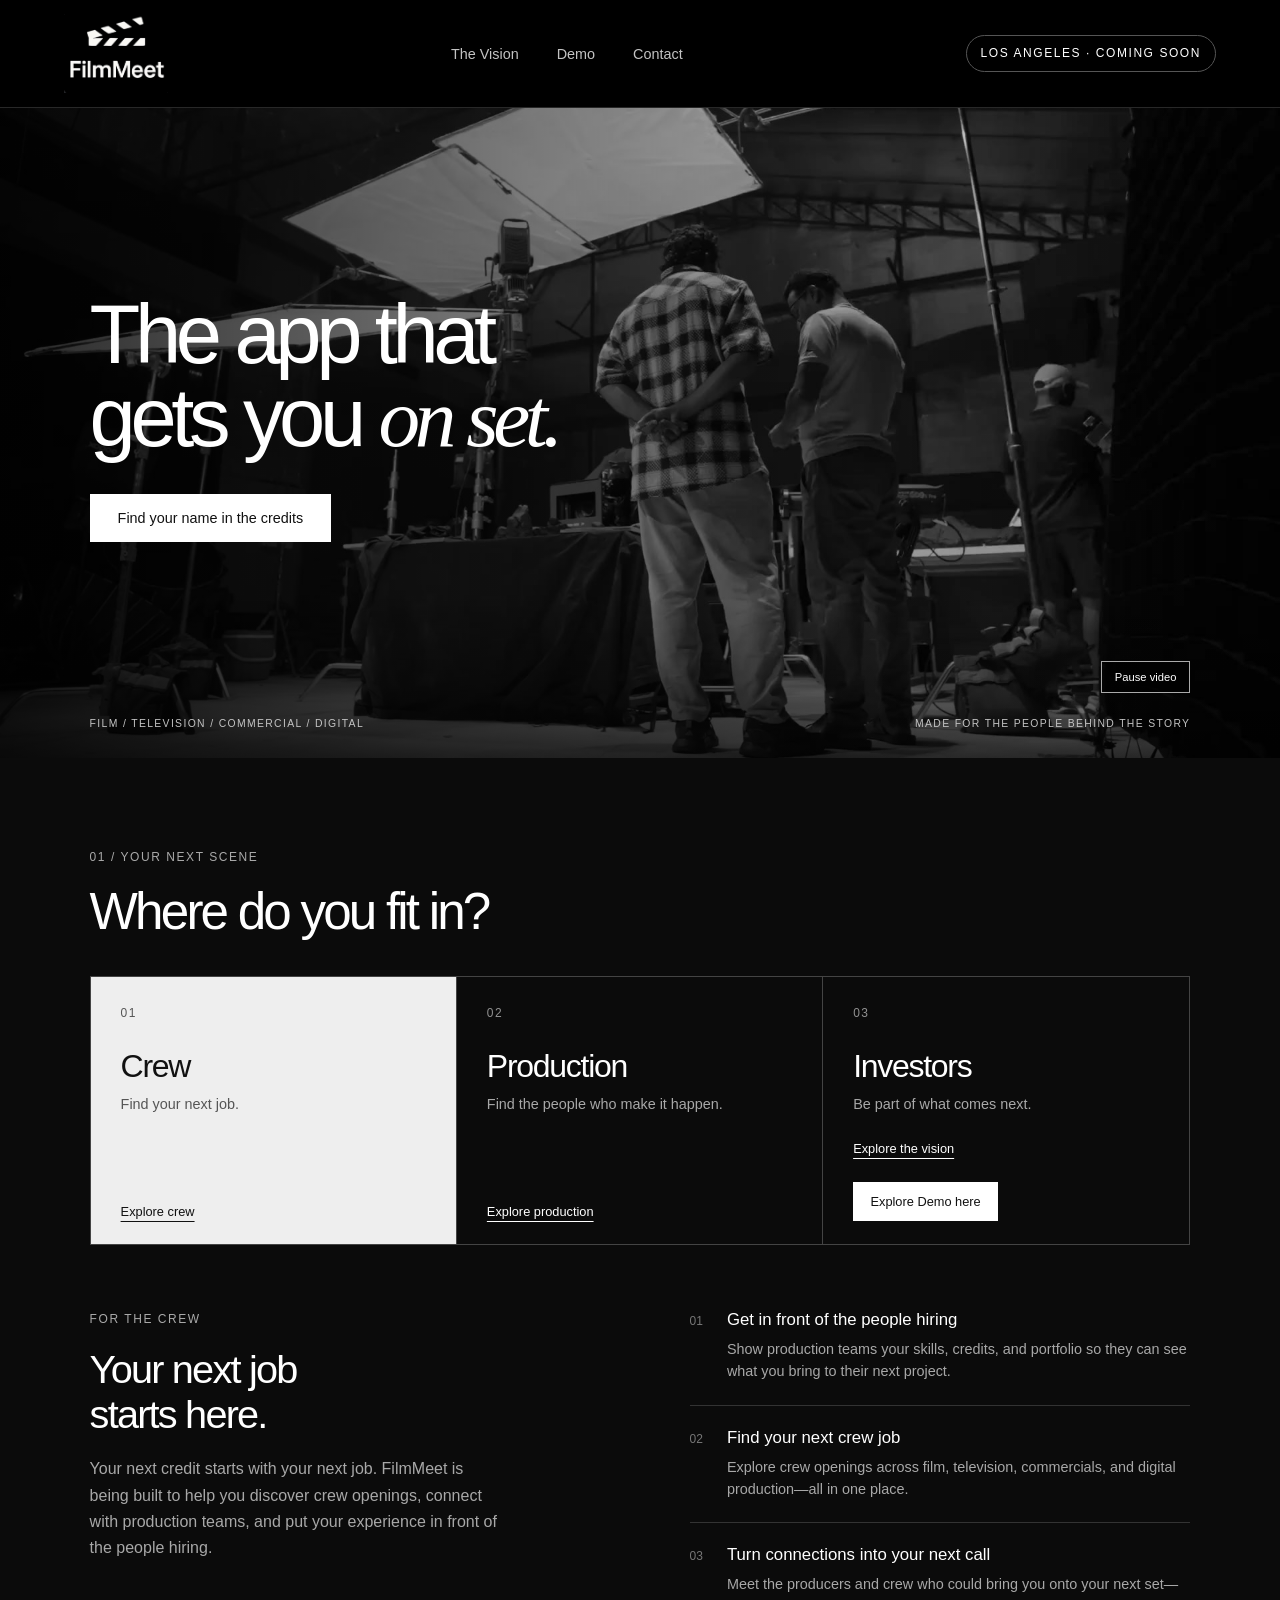
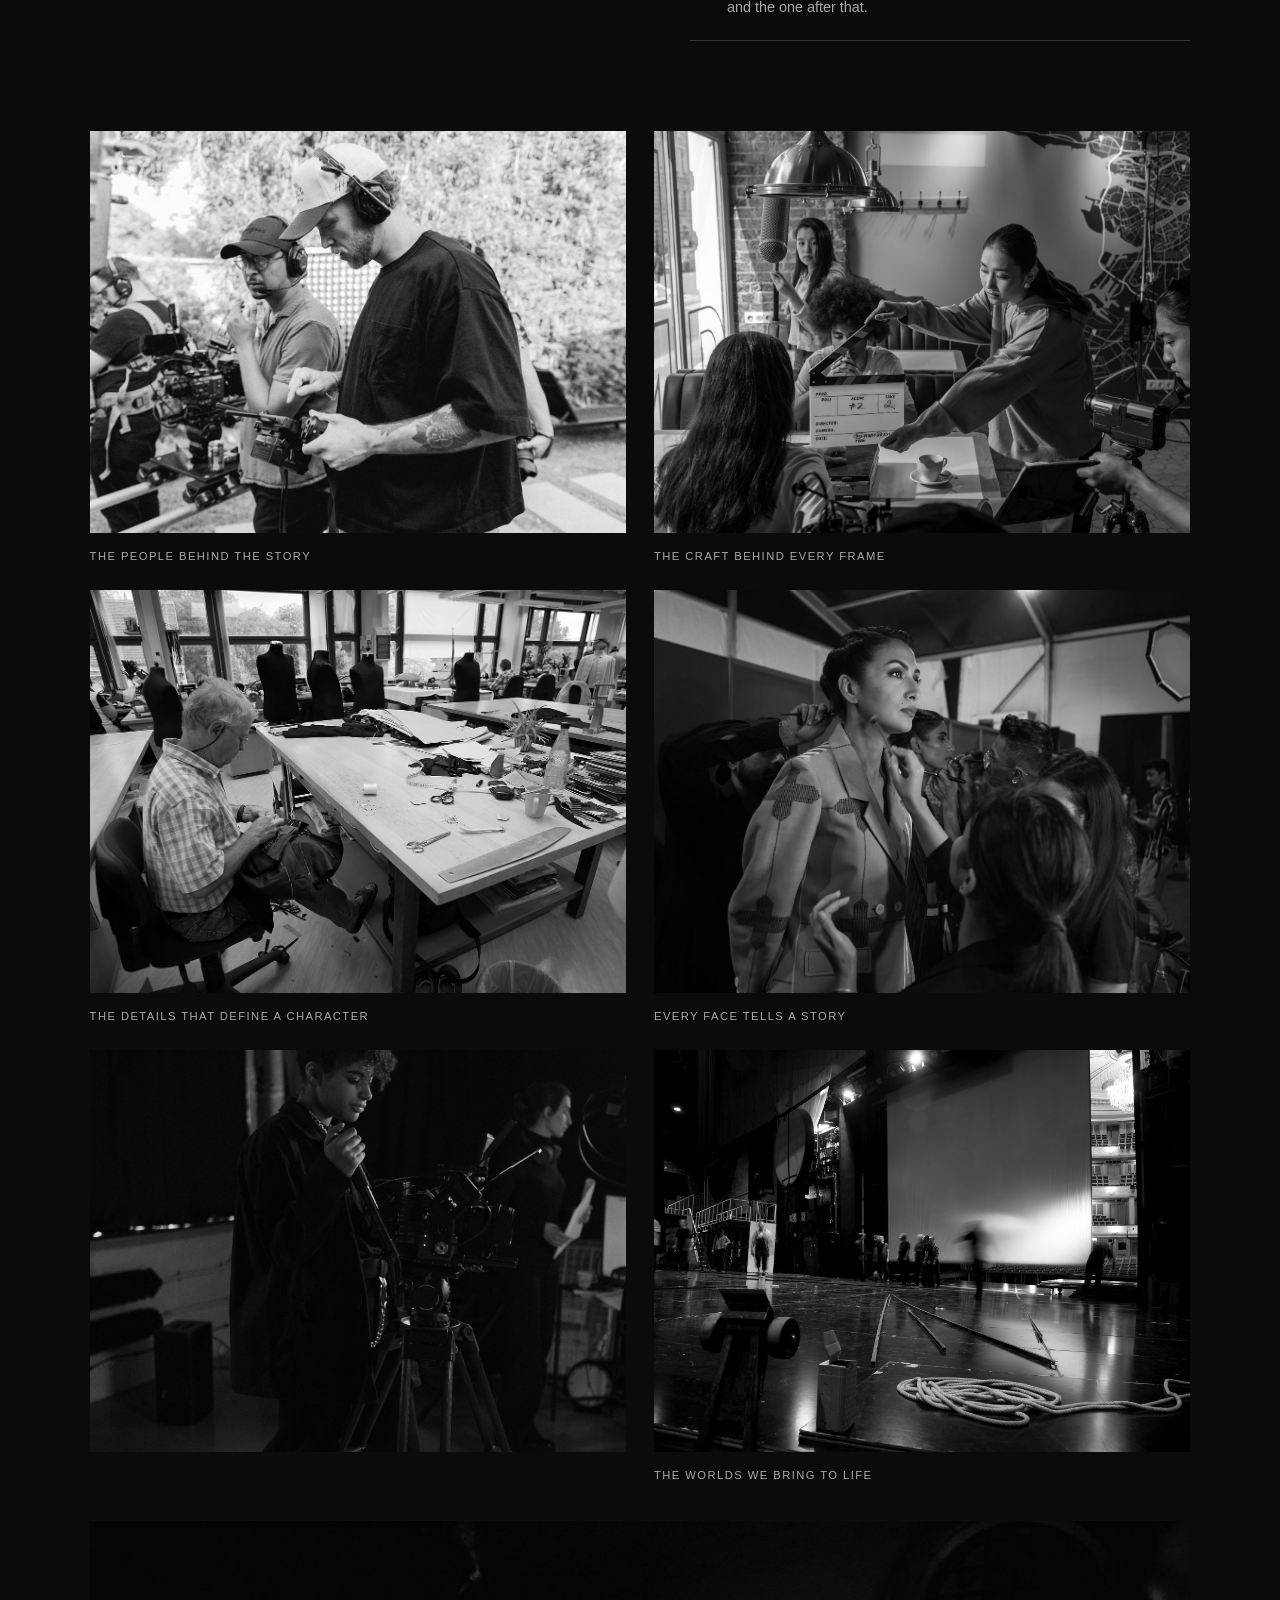
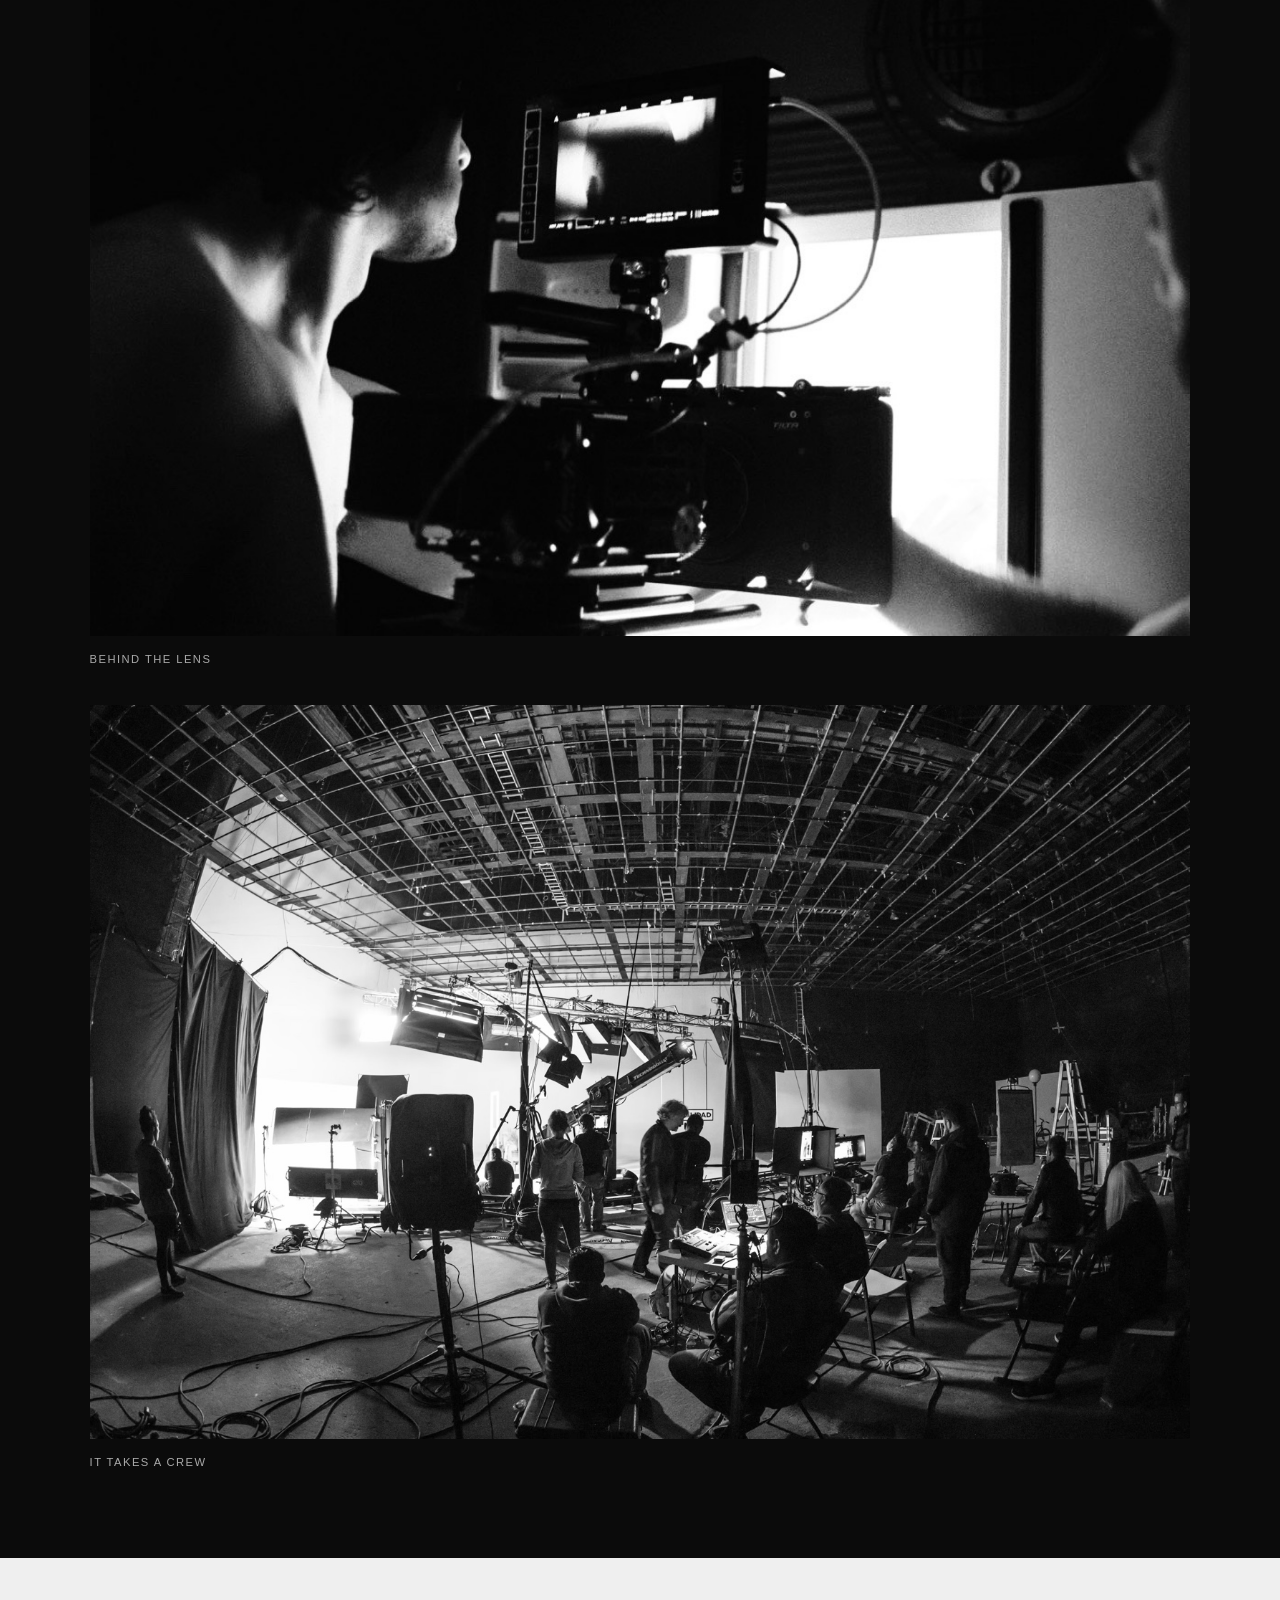
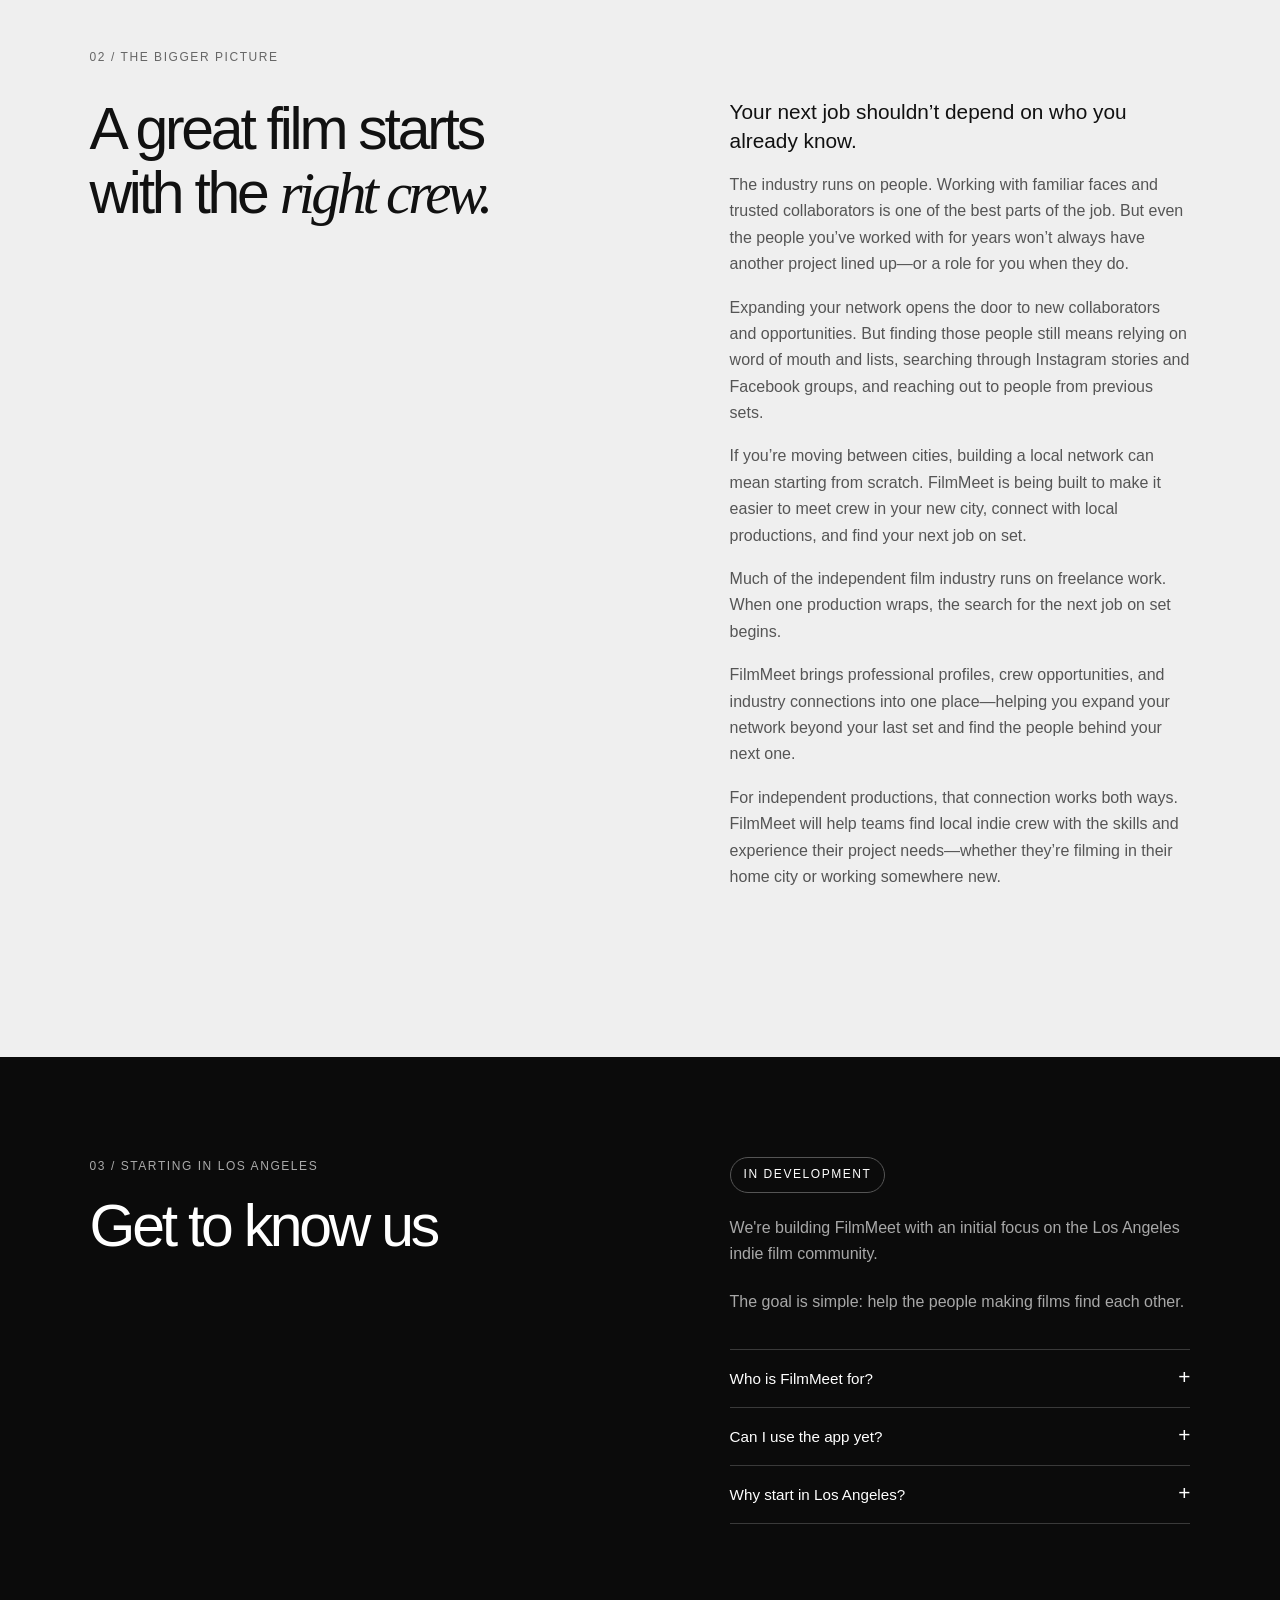
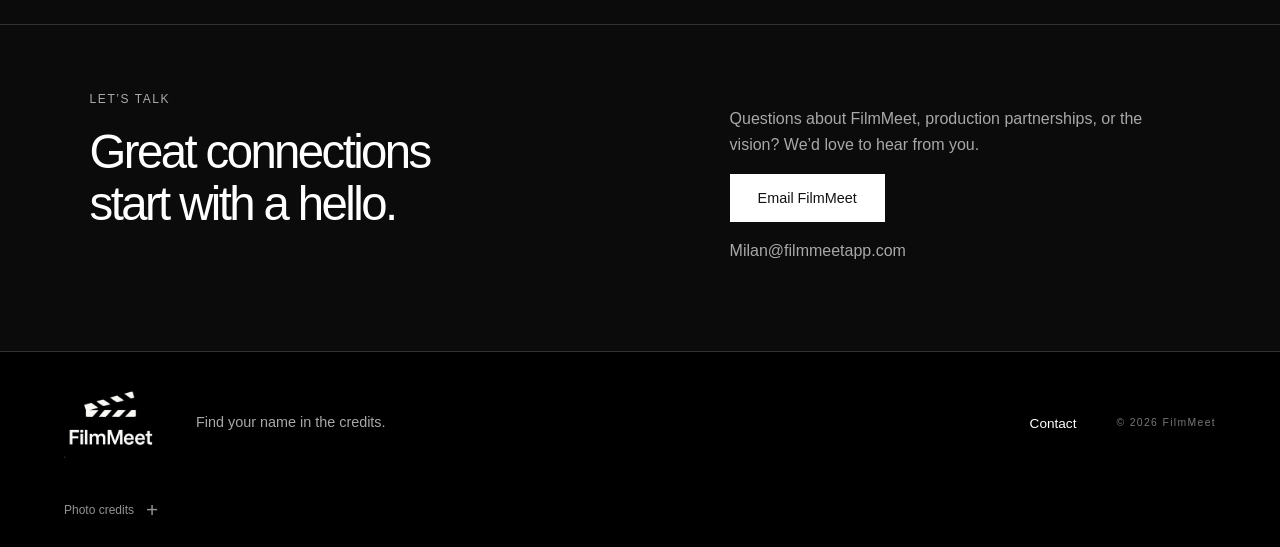
==== commit da95e7aa: "Unify FilmMeet sites: landing page at root, investor demo at /demo/ - Add landing page (from filmmee" ====
--- a/index.html
+++ b/index.html
@@ -1,22 +1,10 @@
 <!doctype html>
-<html lang="en">
-  <head>
-    <meta charset="UTF-8" />
-    <meta
-      name="viewport"
-      content="width=device-width, initial-scale=1.0, viewport-fit=cover"
-    />
-    <meta name="theme-color" content="#050505" />
-    <meta
-      name="description"
-      content="FilmMeet interactive investor demo for production's purpose-built hiring network."
-    />
-    <link rel="icon" href="./favicon.png" />
-    <title>FilmMeet — Interactive Investor Demo</title>
-    <script type="module" crossorigin src="./assets/index-D3xi4yHc.js"></script>
-    <link rel="stylesheet" crossorigin href="./assets/index-D785O50y.css">
-  </head>
-  <body>
-    <div id="root"></div>
-  </body>
-</html>
+<html lang="en"><head><meta charset="utf-8"><meta name="viewport" content="width=device-width, initial-scale=1"><title>FilmMeet — The app that gets you on set</title><meta name="description" content="Meet the people who make the story possible. FilmMeet connects film crew and production teams. Explore our upcoming Los Angeles pilot."><meta name="theme-color" content="#0b0b0b"><link rel="icon" href="./favicon.ico" sizes="any"><link rel="icon" type="image/png" sizes="512x512" href="./favicon.png"><link rel="icon" type="image/png" sizes="32x32" href="./favicon-32.png"><link rel="apple-touch-icon" href="./apple-touch-icon.png"><meta property="og:title" content="FilmMeet — The app that gets you on set"><meta property="og:description" content="FilmMeet connects film crew and production teams. Find your name in the credits."><meta property="og:image" content="./filmmeet-logo.png"><link rel="stylesheet" href="style.css"><script src="app.js" defer></script></head>
+<body><a class="skip" href="#experience">Skip to experiences</a><header><a class="logo" href="#" aria-label="FilmMeet home"><img src="filmmeet-logo.jpeg" width="943" height="743" alt="FilmMeet"></a><nav aria-label="Main navigation"><a href="#vision">The Vision</a><a href="./demo/">Demo</a><a href="#contact">Contact</a></nav><span class="edition">LOS ANGELES · COMING SOON</span></header>
+<main><section class="hero" aria-labelledby="hero-title"><video class="hero-video" id="hero-video" autoplay muted loop playsinline preload="metadata" poster="hero-studio.jpg" aria-hidden="true"><source src="hero-studio.mp4" type="video/mp4"></video><div class="hero-shade"></div><div class="hero-copy"><h1 id="hero-title">The app that<br>gets you <em>on set.</em></h1><a class="button light" href="#experience">Find your name in the credits</a></div><button class="video-toggle" type="button" aria-controls="hero-video" hidden>Pause video</button><div class="hero-bottom"><span>FILM / TELEVISION / COMMERCIAL / DIGITAL</span><span>MADE FOR THE PEOPLE BEHIND THE STORY</span></div></section>
+<section class="experience section" id="experience" aria-labelledby="experience-title"><div class="section-intro"><div><span class="eyebrow">01 / YOUR NEXT SCENE</span><h2 id="experience-title">Where do you fit in?</h2></div></div><div class="experience-selector"><div class="choices" role="tablist" aria-label="Your FilmMeet experience"><button class="choice active" type="button" role="tab" id="tab-crew" aria-selected="true" aria-controls="audience-panel" data-audience="crew"><span class="choice-number">01</span><span class="choice-title">Crew</span><span class="choice-copy">Find your next job.</span><span class="choice-action">Explore crew</span></button><button class="choice" type="button" role="tab" id="tab-production" aria-selected="false" aria-controls="audience-panel" tabindex="-1" data-audience="production"><span class="choice-number">02</span><span class="choice-title">Production</span><span class="choice-copy">Find the people who make it happen.</span><span class="choice-action">Explore production</span></button><button class="choice" type="button" role="tab" id="tab-investors" aria-selected="false" aria-controls="audience-panel" tabindex="-1" data-audience="investors"><span class="choice-number">03</span><span class="choice-title">Investors</span><span class="choice-copy">Be part of what comes next.</span><span class="choice-action">Explore the vision</span></button></div><button id="investor-demo" class="demo-button" type="button" disabled>Explore Demo here</button></div>
+<div id="audience-panel" class="audience-panel" role="tabpanel" aria-labelledby="tab-crew" tabindex="0"><div class="panel-heading"><span class="eyebrow" id="panel-label">FOR THE CREW</span><h3 id="panel-title">Your next job<br>starts here.</h3><p id="panel-description">Your next credit starts with your next job. FilmMeet is being built to help you discover crew openings, connect with production teams, and put your experience in front of the people hiring.</p></div><div id="panel-features" class="features"><article><span>01</span><div><h4>Get in front of the people hiring</h4><p>Show production teams your skills, credits, and portfolio so they can see what you bring to their next project.</p></div></article><article><span>02</span><div><h4>Find your next crew job</h4><p>Explore crew openings across film, television, commercials, and digital production—all in one place.</p></div></article><article><span>03</span><div><h4>Turn connections into your next call</h4><p>Meet the producers and crew who could bring you onto your next set—and the one after that.</p></div></article></div></div></section>
+<section class="set-gallery" aria-label="Behind the scenes on set"><figure><img src="film-set-crew.jpg" alt="Film crew collaborating behind the scenes on a production" loading="lazy" width="1600" height="1067"><figcaption>THE PEOPLE BEHIND THE STORY</figcaption></figure><figure><img src="film-set-diverse-crew.jpg" alt="Women and men filming a scene in a cafe with a clapperboard, boom microphone, and camera" loading="lazy" width="1600" height="1067"><figcaption>THE CRAFT BEHIND EVERY FRAME</figcaption></figure><figure><img src="costume-workshop.jpg" alt="A costume maker hand-sewing a garment in a theatre costume workshop" loading="lazy" width="1280" height="853"><figcaption>THE DETAILS THAT DEFINE A CHARACTER</figcaption></figure><figure><img src="makeup-artist.jpg" alt="Makeup artists preparing performers backstage" loading="lazy" width="1600" height="1067"><figcaption>EVERY FACE TELLS A STORY</figcaption></figure><figure><img src="woman-on-set.jpg" alt="A woman operating a cinema camera on a studio set" loading="lazy" width="1280" height="1920"></figure><figure><img src="set-design.jpg" alt="Scenic crew preparing the stage and scenery at Berlin Opera" loading="lazy" width="4368" height="2912"><figcaption>THE WORLDS WE BRING TO LIFE</figcaption></figure><figure class="set-feature"><img src="film-set-feature.jpeg" alt="A camera operator watching a monitor beside a cinema camera on set" loading="lazy" width="1206" height="783"><figcaption>BEHIND THE LENS</figcaption></figure><figure class="set-feature"><img src="film-set-studio.jpeg" alt="Crew working across a large soundstage with overhead lighting, a camera crane, and production monitors" loading="lazy" width="1536" height="1024"><figcaption>IT TAKES A CREW</figcaption></figure></section>
+<section class="vision section" id="vision"><span class="eyebrow">02 / THE BIGGER PICTURE</span><div class="vision-grid"><h2>A great film starts<br>with the <em>right crew.</em></h2><div><p class="lead">Your next job shouldn’t depend on who you already know.</p><p>The industry runs on people. Working with familiar faces and trusted collaborators is one of the best parts of the job. But even the people you’ve worked with for years won’t always have another project lined up—or a role for you when they do.</p><p>Expanding your network opens the door to new collaborators and opportunities. But finding those people still means relying on word of mouth and lists, searching through Instagram stories and Facebook groups, and reaching out to people from previous sets.</p><p>If you’re moving between cities, building a local network can mean starting from scratch. FilmMeet is being built to make it easier to meet crew in your new city, connect with local productions, and find your next job on set.</p><p>Much of the independent film industry runs on freelance work. When one production wraps, the search for the next job on set begins.</p><p>FilmMeet brings professional profiles, crew opportunities, and industry connections into one place—helping you expand your network beyond your last set and find the people behind your next one.</p><p>For independent productions, that connection works both ways. FilmMeet will help teams find local indie crew with the skills and experience their project needs—whether they’re filming in their home city or working somewhere new.</p></div></div></section>
+<section class="launch section" id="launch"><div><span class="eyebrow">03 / STARTING IN LOS ANGELES</span><h2>Get to know us</h2></div><div class="launch-copy"><span class="pill">IN DEVELOPMENT</span><p>We're building FilmMeet with an initial focus on the Los Angeles indie film community.</p><p>The goal is simple: help the people making films find each other.</p><details><summary>Who is FilmMeet for?</summary><p>Crew professionals and the teams hiring them across film, television, commercials, and digital production.</p></details><details><summary>Can I use the app yet?</summary><p>FilmMeet is preparing for its initial pilot. App availability and launch details will be announced here.</p></details><details><summary>Why start in Los Angeles?</summary><p>Our first focus is connecting independent crew and productions in one city, building a useful community before expanding.</p></details></div></section>
+<section id="contact" class="contact section"><div><span class="eyebrow">LET’S TALK</span><h2>Great connections<br>start with a hello.</h2></div><div><p>Questions about FilmMeet, production partnerships, or the vision? We’d love to hear from you.</p><a class="button light" href="mailto:Milan@filmmeetapp.com">Email FilmMeet</a><p class="contact-address"><a href="mailto:Milan@filmmeetapp.com">Milan@filmmeetapp.com</a></p></div></section></main><footer><a class="logo" href="#"><img src="filmmeet-logo.jpeg" width="943" height="743" alt="FilmMeet"></a><p>Find your name in the credits.</p><a href="#contact">Contact</a><span class="copyright">© 2026 FilmMeet</span></footer><details class="footer-credits"><summary>Photo credits</summary><p>Dresden costume workshop · © <a href="http://www.royan.com.ar/">Jorge Royan</a> · <a href="https://commons.wikimedia.org/wiki/File:Dresden_-_Tailor_at_work_-_2606.jpg">Photo</a> · <a href="https://creativecommons.org/licenses/by-sa/3.0/">CC BY-SA 3.0</a>. Cropped and displayed in grayscale; adaptation under the same license.</p><p>Backstage makeup · <a href="https://www.pexels.com/photo/unrecognizable-visagiste-applying-makeup-on-face-of-actress-4287637/">Nivedita Singh / Pexels</a></p><p>Berlin Opera · © <a href="http://www.royan.com.ar/">Jorge Royan</a> · <a href="https://commons.wikimedia.org/wiki/File:Berlin-_Scenography_and_set_construction_work_-_4092.jpg">Photo</a> · <a href="https://creativecommons.org/licenses/by-sa/3.0/">CC BY-SA 3.0</a>. Displayed in grayscale; adaptation under the same license.</p></details></body></html>
--- a/style.css
+++ b/style.css
@@ -0,0 +1,21 @@
+:root{color-scheme:dark;--bg:#0b0b0b;--muted:#a8a8a8;--line:#333}*{box-sizing:border-box}html{scroll-behavior:smooth;scroll-padding-top:30px}body{margin:0;background:var(--bg);color:#fff;font-family:Arial,Helvetica,sans-serif;-webkit-font-smoothing:antialiased}a{color:inherit;text-decoration:none}button{font:inherit}button,a,summary{-webkit-tap-highlight-color:transparent}a:focus-visible,button:focus-visible,summary:focus-visible,[tabindex]:focus-visible{outline:2px solid #fff;outline-offset:7px}header{height:100px;padding:0 5%;display:flex;align-items:center;justify-content:space-between;border-bottom:1px solid #282828}.logo{font-size:2rem;letter-spacing:-1.7px;font-weight:700;display:inline-flex;align-items:baseline}.logo span{font-weight:400}.logo i{display:block;width:6px;height:6px;background:white;margin-left:4px}nav{display:flex;gap:38px;font-size:.9rem}nav a{color:#c3c3c3}nav a:hover{color:#fff}.edition,.eyebrow,.hero-bottom,.values,.pill,.copyright{font-size:.75rem;letter-spacing:.13em;line-height:1.6}.edition{border:1px solid #555;border-radius:20px;padding:8px 14px}.hero{min-height:650px;position:relative;display:flex;align-items:center;overflow:hidden}.hero-image,.hero-shade{position:absolute;inset:0}.hero-image{background:url('hero-diverse.jpg') center 50%/cover;filter:grayscale(1)}.hero-shade{background:linear-gradient(90deg,rgba(0,0,0,.84),rgba(0,0,0,.43) 52%,rgba(0,0,0,.07)),linear-gradient(0deg,rgba(0,0,0,.7),transparent 25%)}.hero-copy{position:relative;padding:65px 7% 95px;width:100%}.eyebrow{color:#aaa;display:block}.hero .eyebrow{color:#d2d2d2;margin-bottom:25px}h1{font-size:clamp(3.4rem,6.5vw,6.7rem);font-weight:500;line-height:.99;letter-spacing:-.065em;margin:0 0 25px}em{font-family:Georgia,'Times New Roman',serif;font-weight:400;letter-spacing:-.065em}p{font-size:1rem;line-height:1.65;color:#a8a8a8}.hero-copy p{font-size:1.1rem;color:#d0d0d0;line-height:1.6;margin-bottom:30px}.button{display:inline-flex;align-items:center;justify-content:center;min-height:48px;padding:14px 28px;font-size:.9rem}.light{color:#111;background:white}.light:hover{background:#ddd}.hero-bottom{position:absolute;bottom:25px;left:7%;right:7%;display:flex;justify-content:space-between;color:#c3c3c3;font-size:.65rem}.section{padding:90px 7%}.section-intro{display:flex;justify-content:space-between;align-items:end;margin-bottom:35px}.section-intro p{margin:0 0 6px;font-size:.95rem}h2{font-size:clamp(2.3rem,4vw,4rem);letter-spacing:-.055em;font-weight:400;line-height:1.1;margin:17px 0 0}.choices{display:grid;grid-template-columns:repeat(3,minmax(0,1fr));border:1px solid #444}.choice{padding:29px 30px 25px;background:transparent;color:#fff;border:0;border-right:1px solid #444;text-align:left;cursor:pointer;display:flex;flex-direction:column;min-height:236px;transition:background .2s,color .2s}.choice:last-child{border-right:0}.choice-number{font-size:.75rem;color:#929292;letter-spacing:.12em;margin-bottom:28px}.choice-title{font-size:2rem;letter-spacing:-.04em;margin-bottom:9px}.choice-copy{font-size:.9rem;color:#a8a8a8;line-height:1.5}.choice-action{font-size:.8rem;margin-top:auto;padding-top:26px;text-decoration:underline;text-underline-offset:5px}.choice.active{background:#eee;color:#111}.choice.active .choice-copy,.choice.active .choice-number{color:#555}.choice:not(.active):hover{background:#202020}.audience-panel{display:grid;grid-template-columns:1fr 1fr;gap:9%;padding-top:65px}.panel-heading h3{font-size:clamp(2rem,3.1vw,3rem);font-weight:400;letter-spacing:-.045em;line-height:1.12;margin:18px 0 20px}.panel-heading p{max-width:410px}.features article{display:flex;gap:24px;padding:22px 0;border-bottom:1px solid #333}.features article:first-child{padding-top:0}.features article>span{font-size:.75rem;color:#777;padding-top:4px}h4{font-size:1.05rem;font-weight:400;margin:0 0 8px}.features p{font-size:.9rem;margin:0;line-height:1.55}.vision{background:#efefef;color:#111}.vision .eyebrow{color:#666}.vision-grid{display:grid;grid-template-columns:1.15fr 1fr;gap:10%;margin:30px 0 60px}.vision h2{margin:0;font-size:clamp(2.8rem,4.6vw,4.7rem)}.vision p{color:#555;margin:0 0 17px}.vision .lead{font-size:1.3rem;color:#111;line-height:1.4}.values{display:flex;justify-content:space-between;border-top:1px solid #bbb;padding-top:26px;color:#444}.launch{display:grid;grid-template-columns:1.15fr 1fr;gap:10%;padding-top:100px;padding-bottom:100px}.launch h2{font-size:clamp(2.7rem,4.6vw,4.7rem)}.pill{border:1px solid #555;border-radius:20px;padding:7px 13px;display:inline-block}.launch-copy>p{margin:22px 0}.launch-copy>p:nth-of-type(2){margin-bottom:33px}details{border-top:1px solid #3a3a3a}details:last-child{border-bottom:1px solid #3a3a3a}summary{cursor:pointer;padding:20px 24px 20px 0;font-size:.95rem;list-style:none;position:relative}summary::-webkit-details-marker{display:none}summary:after{content:'+';position:absolute;right:0;font-size:1.3rem;top:15px}details[open] summary:after{content:'−'}details p{font-size:.9rem;margin:0 0 20px}footer{padding:35px 5%;border-top:1px solid #333;display:flex;align-items:center;gap:40px}footer p{font-size:.9rem;flex:1}footer>a:not(.logo){font-size:.85rem}.copyright{color:#777;font-size:.65rem}.skip{position:absolute;top:-100px;z-index:10;background:white;color:black;padding:12px}.skip:focus{top:10px}@media(min-width:1550px){.section{padding-left:max(7%,calc((100% - 1400px)/2));padding-right:max(7%,calc((100% - 1400px)/2))}}@media(max-width:800px){header{height:82px}.edition{display:none}.hero{min-height:620px}.hero-copy{padding-left:6%;padding-right:6%}.hero-bottom span:last-child{display:none}.hero-image{background-position:65% center}.section{padding:65px 6%}.section-intro{align-items:start;gap:20px}.section-intro p{font-size:.85rem;max-width:180px}.choice{padding:23px 18px;min-height:235px}.choice-title{font-size:1.55rem}.audience-panel{gap:7%}.vision-grid,.launch{gap:7%}footer{gap:22px;flex-wrap:wrap}footer p{min-width:50%}}@media(max-width:560px){header{padding:0 6%;height:76px}.logo{font-size:1.7rem}nav{gap:19px;font-size:.8rem}.hero{min-height:570px}.hero-copy{padding-top:60px}h1{font-size:3.65rem}.hero .eyebrow{font-size:.65rem}.hero-copy p{font-size:1rem}.hero-bottom{font-size:.6rem;left:6%}.section-intro{display:block}.section-intro p{margin-top:19px;max-width:none}.choices{grid-template-columns:1fr}.choice{min-height:0;display:grid;grid-template-columns:25px 1fr;gap:5px 15px;border-right:0;border-bottom:1px solid #444;padding:23px}.choice:last-child{border-bottom:0}.choice-number{margin:5px 0;grid-row:1/4}.choice-title{font-size:1.65rem;margin:0}.choice-copy{font-size:.85rem}.choice-action{padding-top:9px;grid-column:2}.audience-panel,.vision-grid,.launch{grid-template-columns:1fr;gap:30px}.audience-panel{padding-top:42px}.features article{padding:20px 0}.vision-grid{margin-top:26px;margin-bottom:35px}.values{gap:12px;font-size:.6rem;letter-spacing:.08em}.launch{gap:35px}.launch h2{font-size:3rem}footer{padding:30px 6%;gap:10px 20px}footer p{flex-basis:60%;min-width:0;font-size:.8rem}footer>a:not(.logo){margin-top:12px}.copyright{margin-left:auto;margin-top:12px}}@media(prefers-reduced-motion:reduce){html{scroll-behavior:auto}*{transition:none!important}}
+
+.contact{border-top:1px solid #333;display:grid;grid-template-columns:1.15fr 1fr;gap:10%;padding-top:65px;padding-bottom:70px}.contact h2{font-size:clamp(2.2rem,3.7vw,3.7rem)}.contact-pending{font-size:.9rem;border-top:1px solid #333;padding-top:20px}@media(max-width:560px){.contact{grid-template-columns:1fr;gap:20px}}
+
+header,footer{background:#000}.logo{display:inline-flex;align-items:center;flex-shrink:0;line-height:0}.logo img{display:block;width:104px;height:82px;object-fit:contain}header{height:108px}footer .logo img{width:92px;height:73px}.hero-copy .hero-quote{font-family:Georgia,'Times New Roman',serif;font-style:italic;font-size:clamp(1.45rem,2.2vw,2.15rem);line-height:1.3;color:#fff;letter-spacing:-.035em;margin:12px 0 0}.hero-copy .hero-quote+p{margin-top:14px}.set-gallery{display:grid;grid-template-columns:1fr 1fr;gap:28px;padding:0 7% 90px;align-items:start}.set-gallery figure{margin:0;min-width:0}.set-gallery figure:nth-child(2){padding-top:0}.set-gallery img{display:block;width:100%;height:auto;aspect-ratio:4/3;object-fit:cover;filter:grayscale(1)}.set-gallery figcaption{font-size:.7rem;letter-spacing:.13em;color:#aaa;margin-top:17px}@media(max-width:800px){.set-gallery{padding:0 6% 65px;gap:20px}}@media(max-width:560px){header{height:94px}.logo img{width:96px;height:76px}.hero-copy .hero-quote{font-size:1.45rem}.set-gallery{grid-template-columns:1fr;gap:30px}.set-gallery figure:nth-child(2){padding-top:0}.set-gallery img,.set-gallery figure:nth-child(2) img{height:auto;aspect-ratio:4/3}footer .logo img{width:85px;height:67px}}
+
+.set-gallery .set-feature{grid-column:1/-1;margin-top:12px}.set-gallery .set-feature img{height:auto;aspect-ratio:auto;filter:none}
+
+.hero-copy .hero-quote + .button{margin-top:30px}
+
+.photo-credit{display:block;margin-top:8px;font-size:.75rem;line-height:1.6;letter-spacing:0;text-transform:none;color:#929292}.photo-credit a{text-decoration:underline;text-underline-offset:3px}.set-gallery .set-feature img[src="set-design.jpg"]{filter:grayscale(1)}
+
+.footer-credits{margin:0;padding:0 5% 22px;border:0;background:#000}.footer-credits:last-child{border:0}.footer-credits summary{display:inline-block;color:#929292;font-size:.75rem;padding:8px 24px 8px 0}.footer-credits summary:after{top:3px}.footer-credits p{font-size:.75rem;line-height:1.6;color:#929292;max-width:900px;margin:10px 0}.footer-credits a{text-decoration:underline;text-underline-offset:3px}
+
+.hero-copy h1 + .button{margin-top:10px;max-width:100%;text-align:center}
+
+.hero-video{position:absolute;inset:0;width:100%;height:100%;object-fit:cover;object-position:center;filter:grayscale(1);background:#111}.video-toggle{position:absolute;z-index:2;right:7%;bottom:65px;padding:9px 13px;border:1px solid #aaa;border-radius:0;background:rgba(0,0,0,.65);color:#fff;font:inherit;font-size:.7rem;cursor:pointer}.video-toggle:hover{background:#000}.video-toggle:focus-visible{outline:2px solid #fff;outline-offset:4px}.video-toggle[hidden]{display:none}@media(max-width:560px){.video-toggle{right:6%;bottom:58px}}
+
+.set-gallery img[src="woman-on-set.jpg"]{object-position:center 38%}
+
+.experience-selector{position:relative}.choices #tab-investors{padding-bottom:88px}.demo-button{position:absolute;bottom:24px;left:calc(66.6667% + 30px);max-width:calc(33.3333% - 60px);padding:11px 16px;background:#fff;color:#111;border:1px solid #fff;font:inherit;font-size:.8rem;text-align:center}.demo-button:disabled{opacity:.7;cursor:default}.demo-button:not(:disabled){cursor:pointer}.demo-button:focus-visible{outline:2px solid #fff;outline-offset:4px}@media(max-width:800px){.demo-button{left:calc(66.6667% + 18px);max-width:calc(33.3333% - 36px)}}@media(max-width:560px){.demo-button{left:64px;bottom:24px;max-width:calc(100% - 88px)}.choices #tab-investors{padding-bottom:84px}}
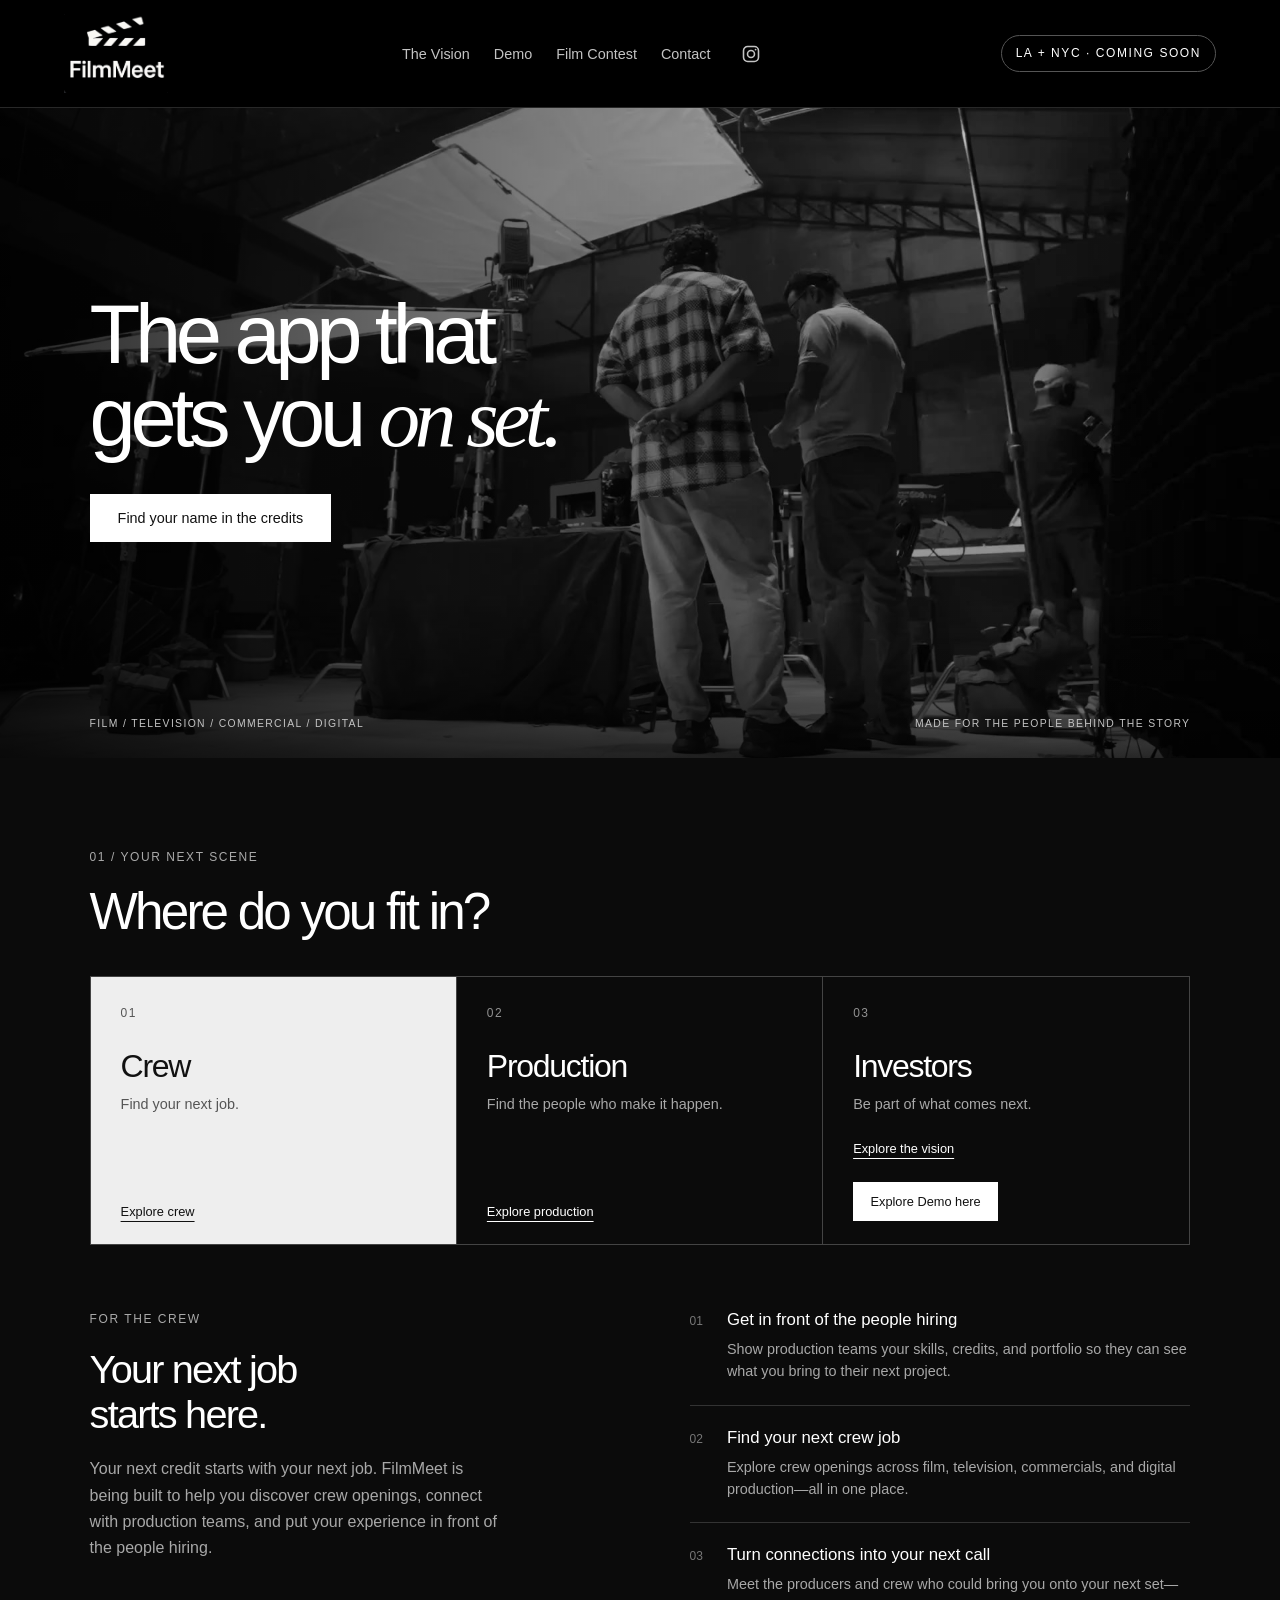
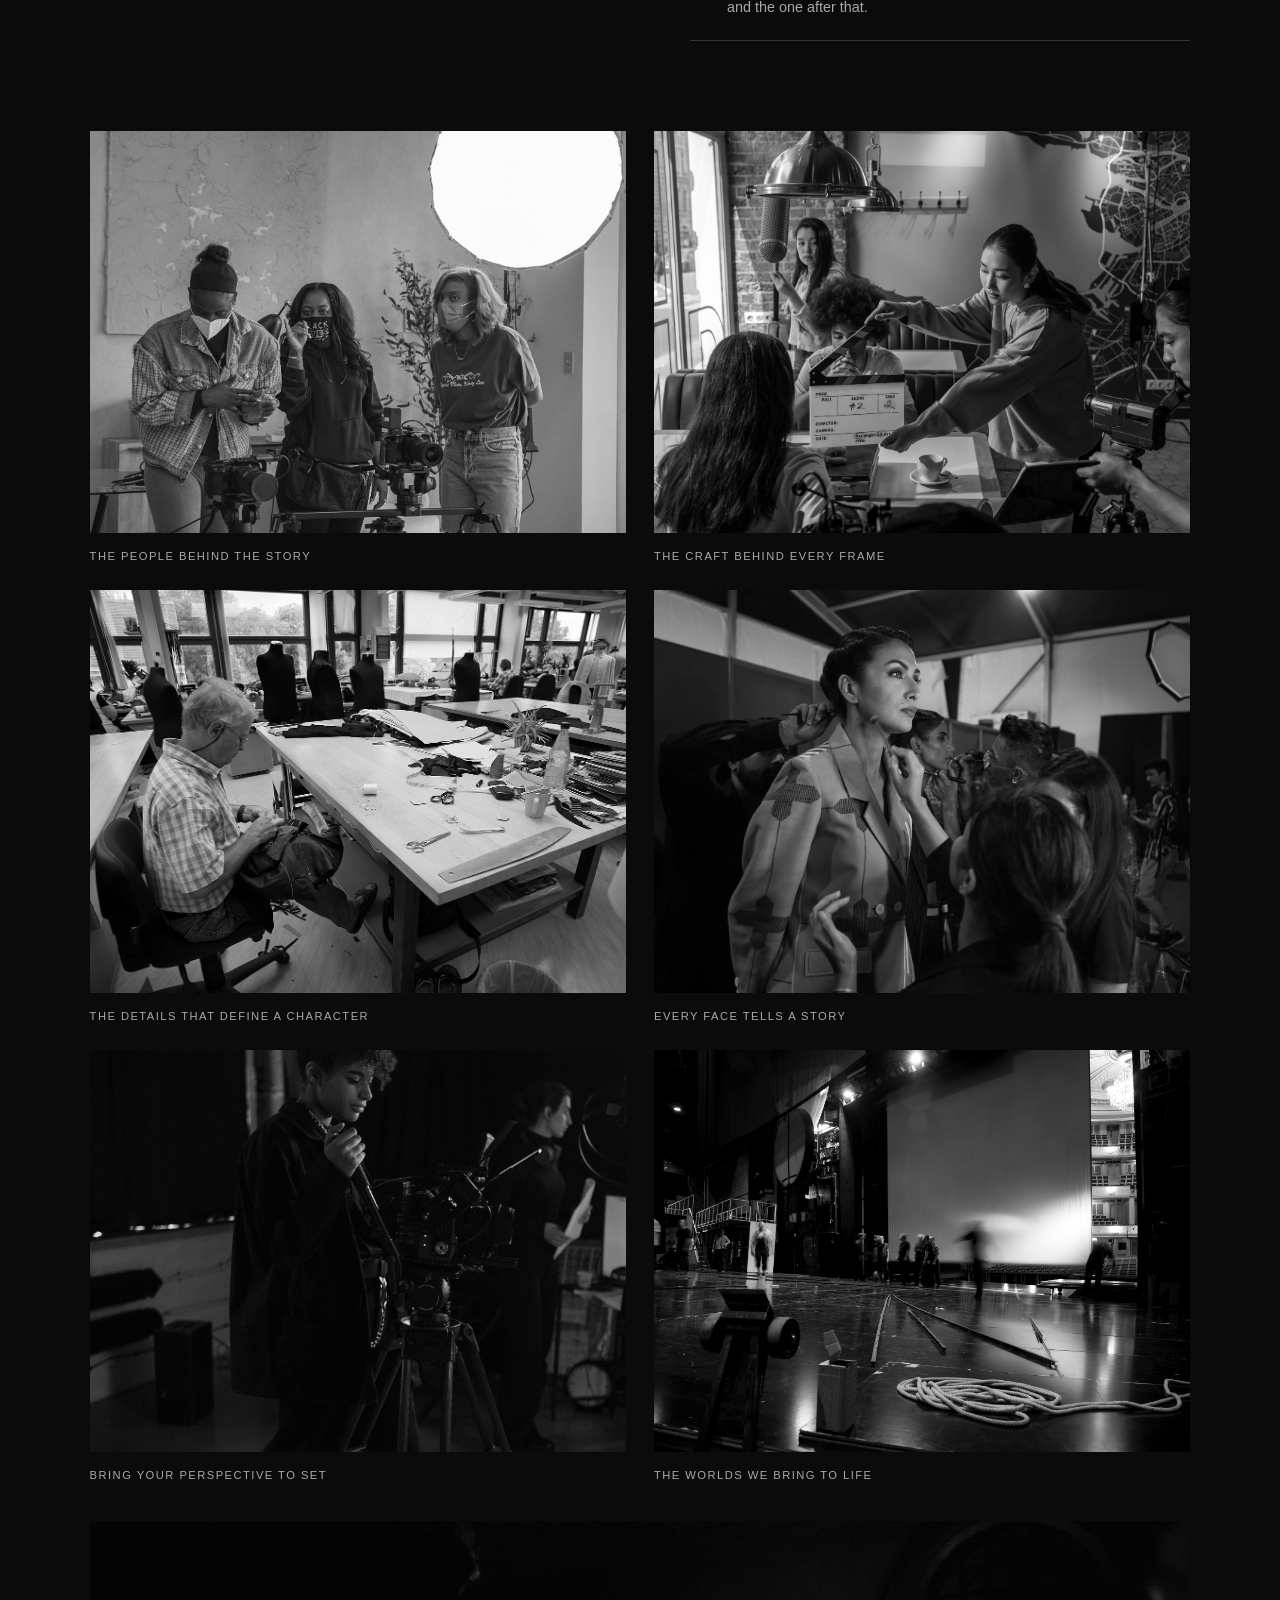
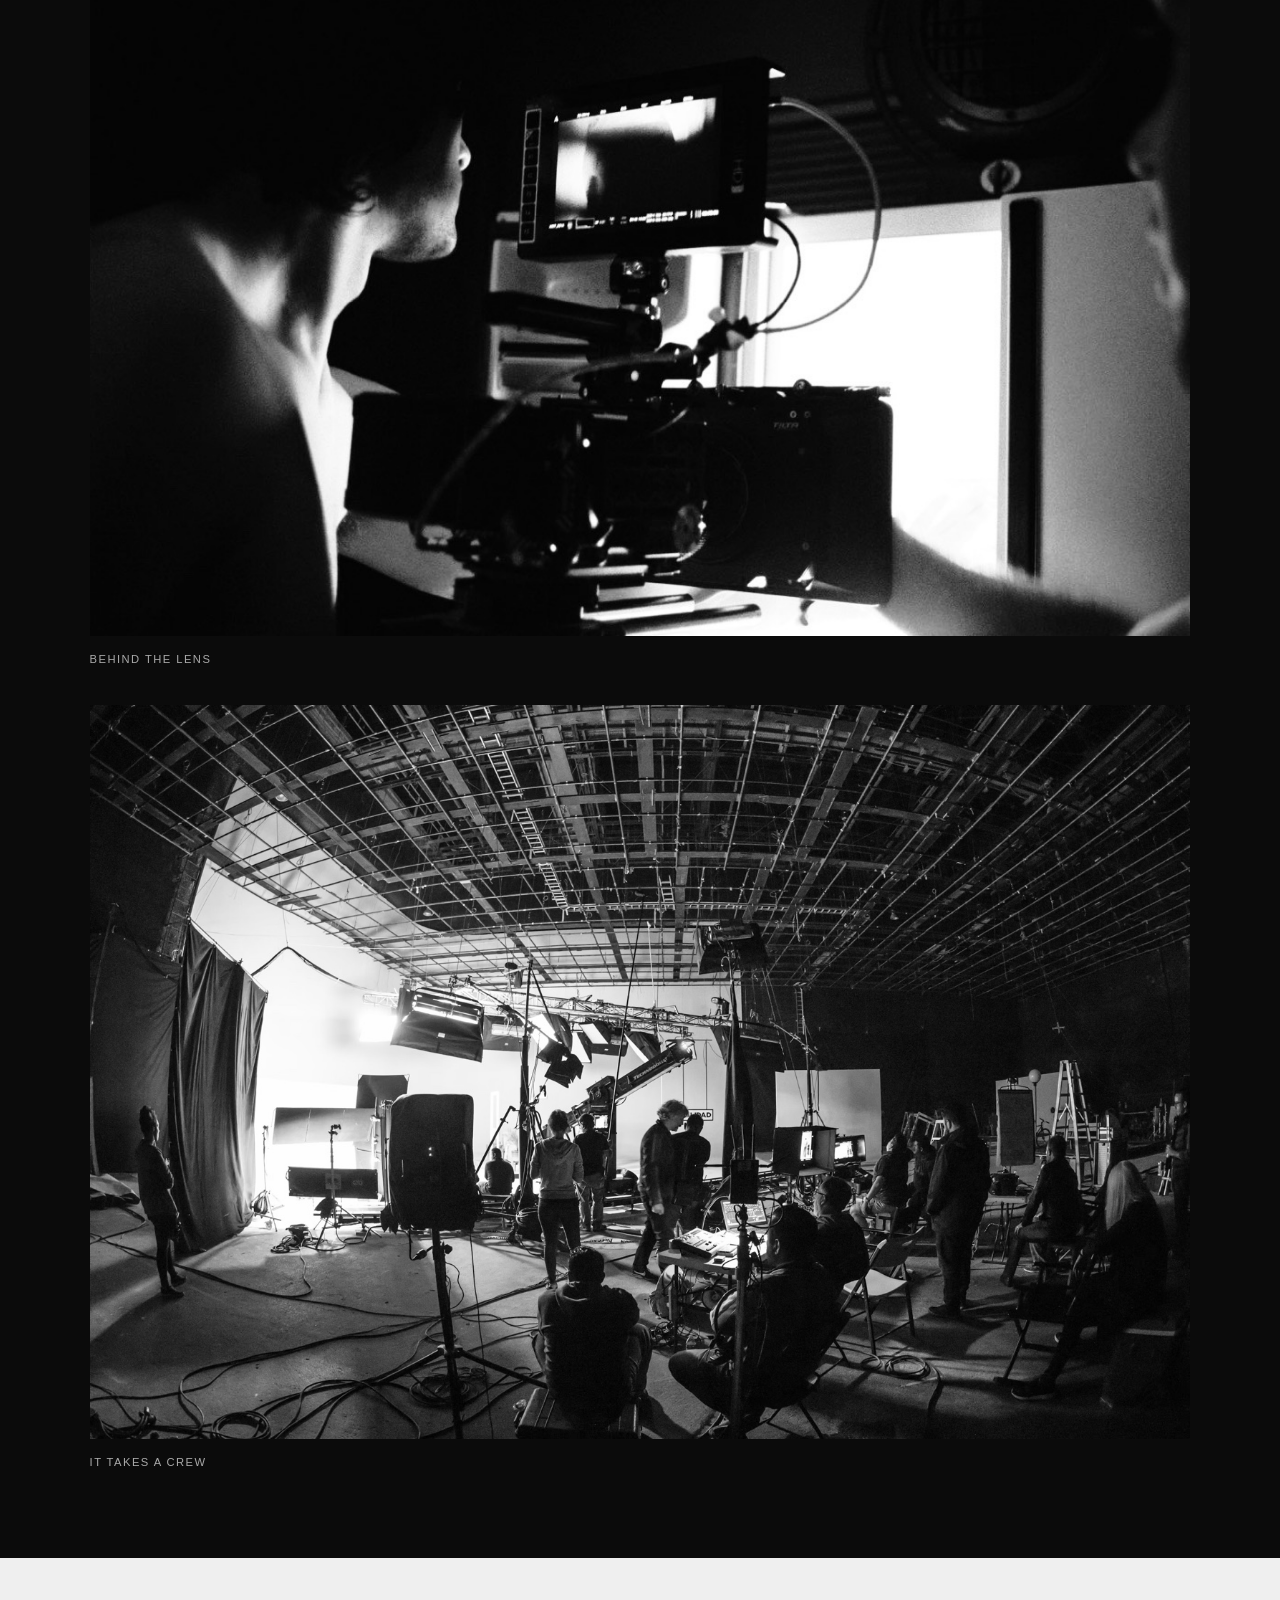
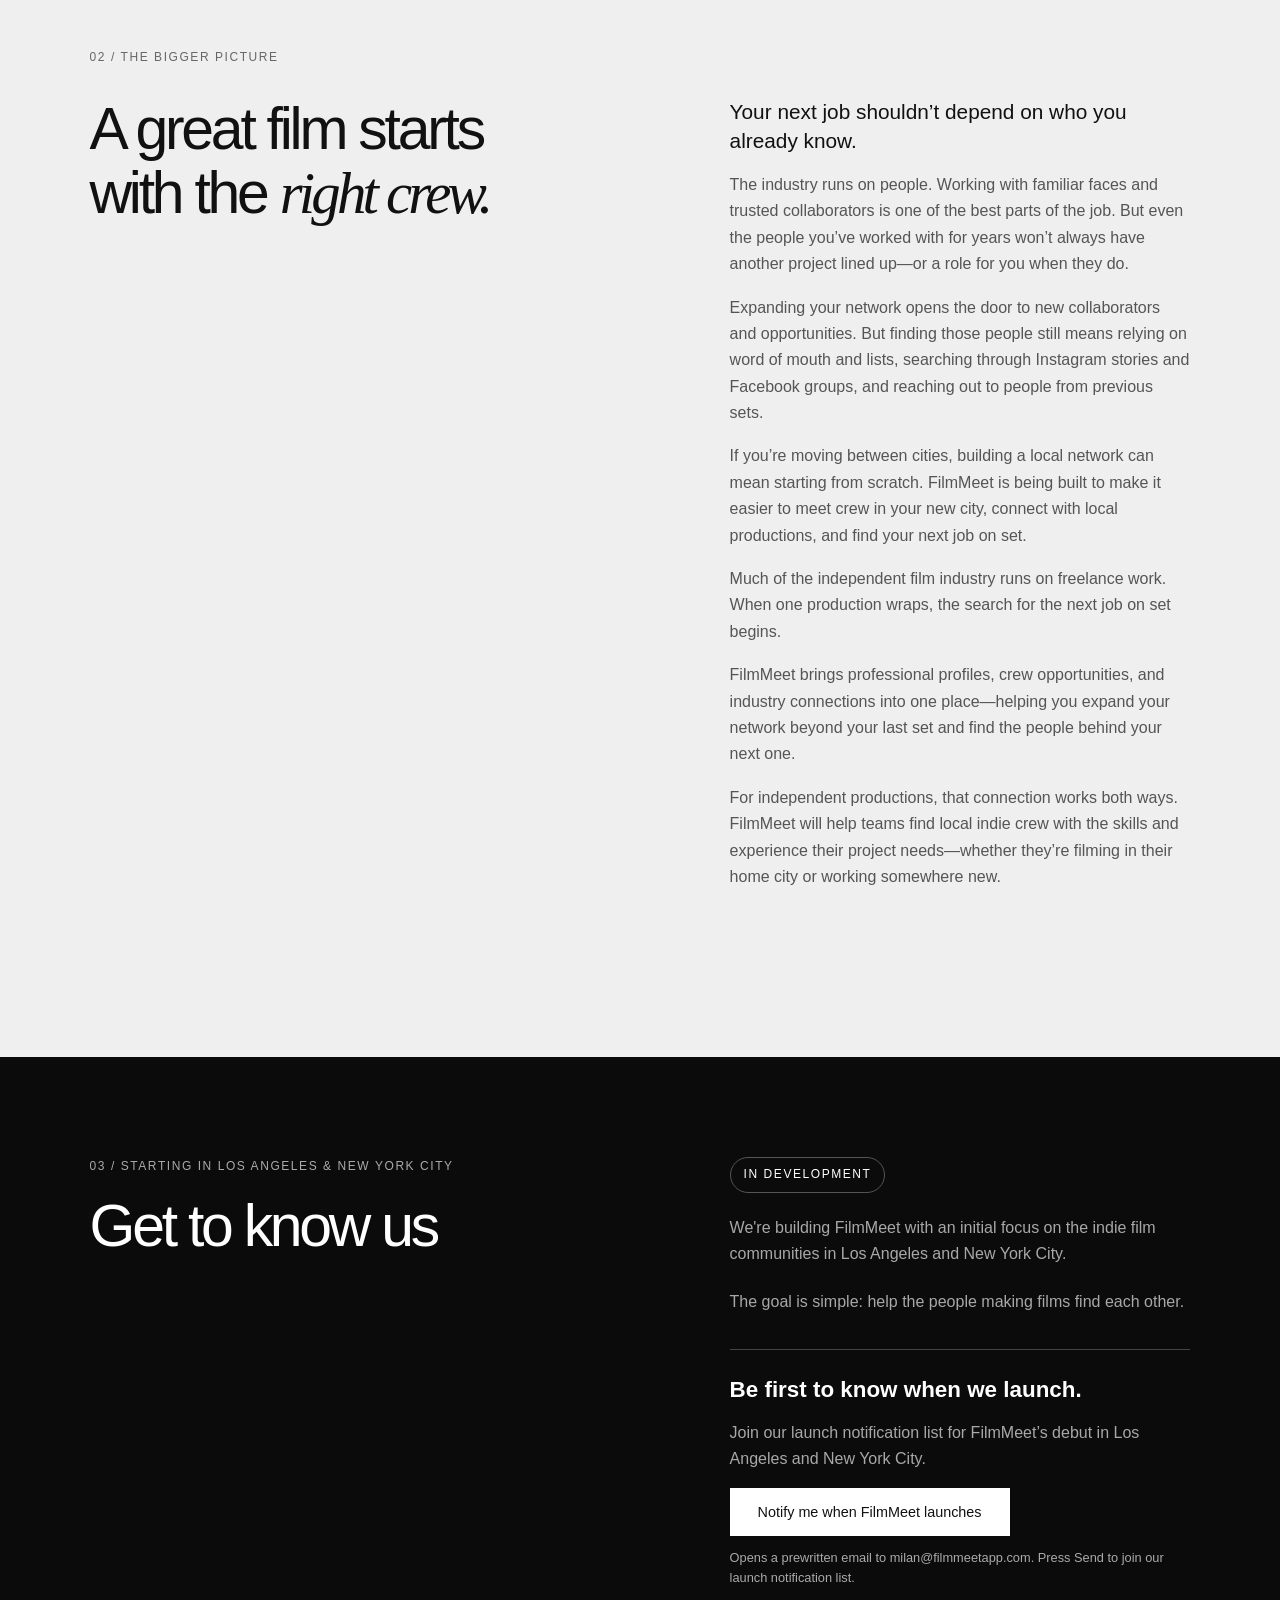
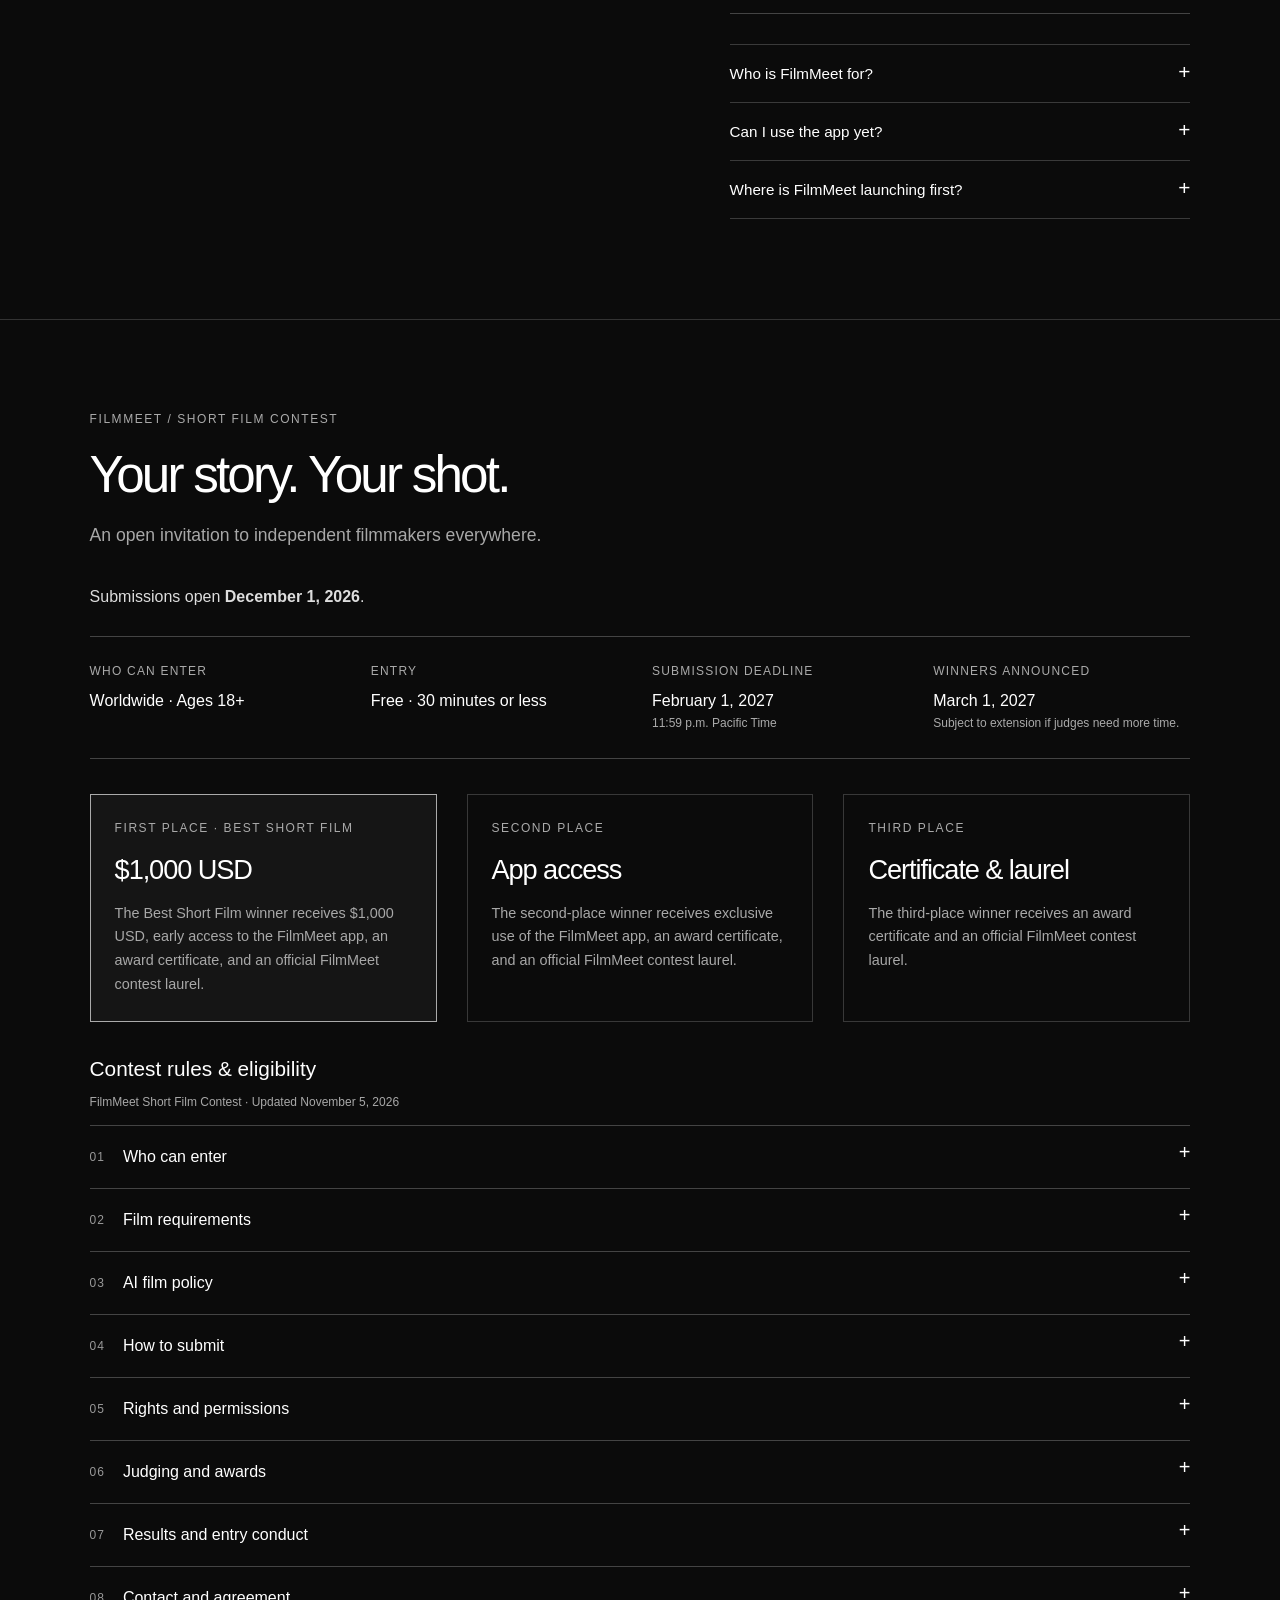
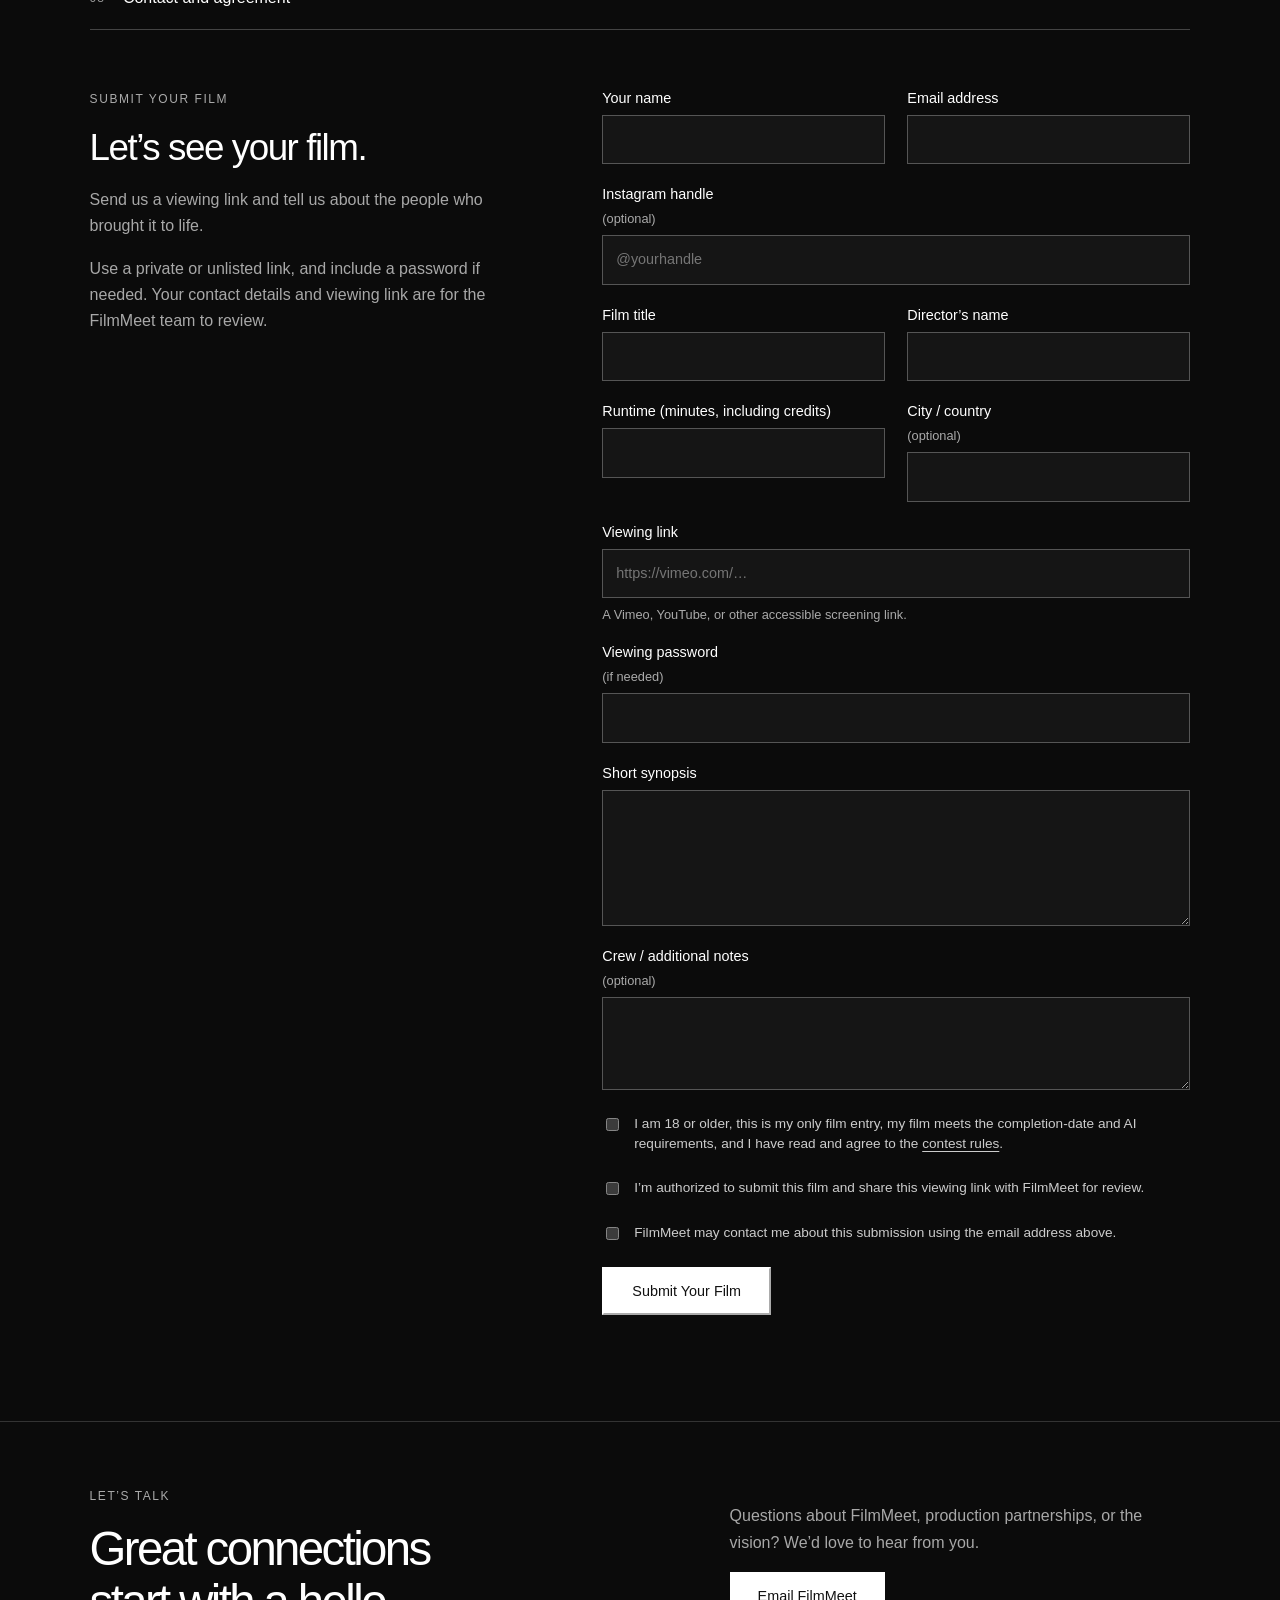
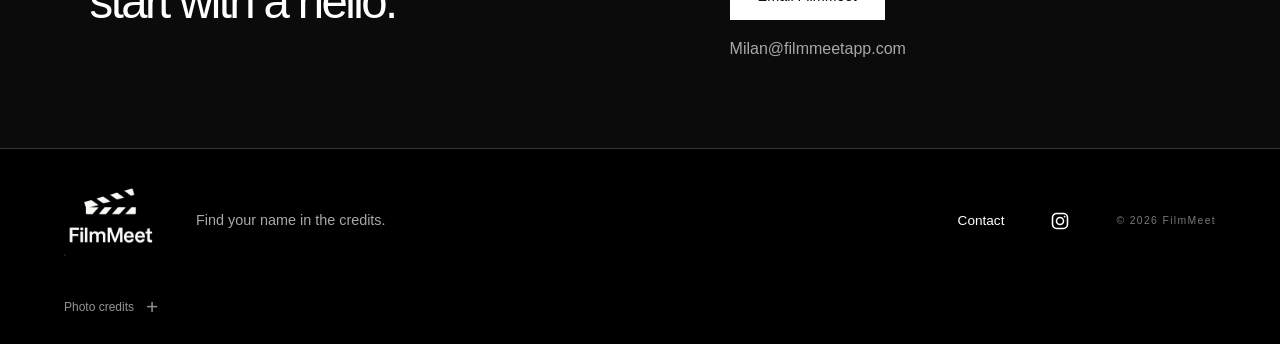
==== commit 5715f792: "Merge November 2026 website updates: film contest, launch notifications, LA+NYC scope, and updated a" ====
--- a/index.html
+++ b/index.html
@@ -1,10 +1,25 @@
 <!doctype html>
-<html lang="en"><head><meta charset="utf-8"><meta name="viewport" content="width=device-width, initial-scale=1"><title>FilmMeet — The app that gets you on set</title><meta name="description" content="Meet the people who make the story possible. FilmMeet connects film crew and production teams. Explore our upcoming Los Angeles pilot."><meta name="theme-color" content="#0b0b0b"><link rel="icon" href="./favicon.ico" sizes="any"><link rel="icon" type="image/png" sizes="512x512" href="./favicon.png"><link rel="icon" type="image/png" sizes="32x32" href="./favicon-32.png"><link rel="apple-touch-icon" href="./apple-touch-icon.png"><meta property="og:title" content="FilmMeet — The app that gets you on set"><meta property="og:description" content="FilmMeet connects film crew and production teams. Find your name in the credits."><meta property="og:image" content="./filmmeet-logo.png"><link rel="stylesheet" href="style.css"><script src="app.js" defer></script></head>
-<body><a class="skip" href="#experience">Skip to experiences</a><header><a class="logo" href="#" aria-label="FilmMeet home"><img src="filmmeet-logo.jpeg" width="943" height="743" alt="FilmMeet"></a><nav aria-label="Main navigation"><a href="#vision">The Vision</a><a href="./demo/">Demo</a><a href="#contact">Contact</a></nav><span class="edition">LOS ANGELES · COMING SOON</span></header>
-<main><section class="hero" aria-labelledby="hero-title"><video class="hero-video" id="hero-video" autoplay muted loop playsinline preload="metadata" poster="hero-studio.jpg" aria-hidden="true"><source src="hero-studio.mp4" type="video/mp4"></video><div class="hero-shade"></div><div class="hero-copy"><h1 id="hero-title">The app that<br>gets you <em>on set.</em></h1><a class="button light" href="#experience">Find your name in the credits</a></div><button class="video-toggle" type="button" aria-controls="hero-video" hidden>Pause video</button><div class="hero-bottom"><span>FILM / TELEVISION / COMMERCIAL / DIGITAL</span><span>MADE FOR THE PEOPLE BEHIND THE STORY</span></div></section>
+<html lang="en"><head><meta charset="utf-8"><meta name="viewport" content="width=device-width, initial-scale=1"><title>FilmMeet — The app that gets you on set</title><meta name="description" content="Meet the people who make the story possible. FilmMeet connects film crew and production teams. Explore our upcoming launch in Los Angeles and New York City."><meta name="theme-color" content="#0b0b0b"><link rel="icon" href="./favicon.ico" sizes="any"><link rel="icon" type="image/png" sizes="512x512" href="./favicon.png"><link rel="icon" type="image/png" sizes="32x32" href="./favicon-32.png"><link rel="apple-touch-icon" href="./apple-touch-icon.png"><meta property="og:title" content="FilmMeet — The app that gets you on set"><meta property="og:description" content="Meet the people who make the story possible. FilmMeet connects film crew and production teams. Find your name in the credits."><meta property="og:image" content="./filmmeet-logo.png"><link rel="stylesheet" href="style.css"><script src="app.js" defer></script></head>
+<body><a class="skip" href="#experience">Skip to experiences</a><header><a class="logo" href="#" aria-label="FilmMeet home"><img src="filmmeet-logo.jpeg" width="943" height="743" alt="FilmMeet"></a><nav aria-label="Main navigation"><a href="#vision">The Vision</a><a href="#investor-demo" id="header-demo">Demo</a><a href="#film-contest">Film Contest</a><a href="#contact">Contact</a><a class="instagram-link" href="https://www.instagram.com/filmmeetapp/" aria-label="FilmMeet on Instagram" title="FilmMeet on Instagram"><svg aria-hidden="true" width="20" height="20" viewBox="0 0 24 24" fill="none" stroke="currentColor" stroke-width="1.9"><rect x="3" y="3" width="18" height="18" rx="5"/><circle cx="12" cy="12" r="4.2"/><circle cx="17.5" cy="6.7" r="1.1" fill="currentColor" stroke="none"/></svg></a></nav><span class="edition">LA + NYC · COMING SOON</span></header>
+<main><section class="hero" aria-labelledby="hero-title"><video class="hero-video" id="hero-video" autoplay muted loop playsinline preload="metadata" poster="hero-studio.jpg" aria-hidden="true"><source src="hero-studio.mp4" type="video/mp4"></video><div class="hero-shade"></div><div class="hero-copy"><h1 id="hero-title">The app that<br>gets you <em>on set.</em></h1><a class="button light" href="#experience">Find your name in the credits</a></div><div class="hero-bottom"><span>FILM / TELEVISION / COMMERCIAL / DIGITAL</span><span>MADE FOR THE PEOPLE BEHIND THE STORY</span></div></section>
 <section class="experience section" id="experience" aria-labelledby="experience-title"><div class="section-intro"><div><span class="eyebrow">01 / YOUR NEXT SCENE</span><h2 id="experience-title">Where do you fit in?</h2></div></div><div class="experience-selector"><div class="choices" role="tablist" aria-label="Your FilmMeet experience"><button class="choice active" type="button" role="tab" id="tab-crew" aria-selected="true" aria-controls="audience-panel" data-audience="crew"><span class="choice-number">01</span><span class="choice-title">Crew</span><span class="choice-copy">Find your next job.</span><span class="choice-action">Explore crew</span></button><button class="choice" type="button" role="tab" id="tab-production" aria-selected="false" aria-controls="audience-panel" tabindex="-1" data-audience="production"><span class="choice-number">02</span><span class="choice-title">Production</span><span class="choice-copy">Find the people who make it happen.</span><span class="choice-action">Explore production</span></button><button class="choice" type="button" role="tab" id="tab-investors" aria-selected="false" aria-controls="audience-panel" tabindex="-1" data-audience="investors"><span class="choice-number">03</span><span class="choice-title">Investors</span><span class="choice-copy">Be part of what comes next.</span><span class="choice-action">Explore the vision</span></button></div><button id="investor-demo" class="demo-button" type="button" disabled>Explore Demo here</button></div>
 <div id="audience-panel" class="audience-panel" role="tabpanel" aria-labelledby="tab-crew" tabindex="0"><div class="panel-heading"><span class="eyebrow" id="panel-label">FOR THE CREW</span><h3 id="panel-title">Your next job<br>starts here.</h3><p id="panel-description">Your next credit starts with your next job. FilmMeet is being built to help you discover crew openings, connect with production teams, and put your experience in front of the people hiring.</p></div><div id="panel-features" class="features"><article><span>01</span><div><h4>Get in front of the people hiring</h4><p>Show production teams your skills, credits, and portfolio so they can see what you bring to their next project.</p></div></article><article><span>02</span><div><h4>Find your next crew job</h4><p>Explore crew openings across film, television, commercials, and digital production—all in one place.</p></div></article><article><span>03</span><div><h4>Turn connections into your next call</h4><p>Meet the producers and crew who could bring you onto your next set—and the one after that.</p></div></article></div></div></section>
-<section class="set-gallery" aria-label="Behind the scenes on set"><figure><img src="film-set-crew.jpg" alt="Film crew collaborating behind the scenes on a production" loading="lazy" width="1600" height="1067"><figcaption>THE PEOPLE BEHIND THE STORY</figcaption></figure><figure><img src="film-set-diverse-crew.jpg" alt="Women and men filming a scene in a cafe with a clapperboard, boom microphone, and camera" loading="lazy" width="1600" height="1067"><figcaption>THE CRAFT BEHIND EVERY FRAME</figcaption></figure><figure><img src="costume-workshop.jpg" alt="A costume maker hand-sewing a garment in a theatre costume workshop" loading="lazy" width="1280" height="853"><figcaption>THE DETAILS THAT DEFINE A CHARACTER</figcaption></figure><figure><img src="makeup-artist.jpg" alt="Makeup artists preparing performers backstage" loading="lazy" width="1600" height="1067"><figcaption>EVERY FACE TELLS A STORY</figcaption></figure><figure><img src="woman-on-set.jpg" alt="A woman operating a cinema camera on a studio set" loading="lazy" width="1280" height="1920"></figure><figure><img src="set-design.jpg" alt="Scenic crew preparing the stage and scenery at Berlin Opera" loading="lazy" width="4368" height="2912"><figcaption>THE WORLDS WE BRING TO LIFE</figcaption></figure><figure class="set-feature"><img src="film-set-feature.jpeg" alt="A camera operator watching a monitor beside a cinema camera on set" loading="lazy" width="1206" height="783"><figcaption>BEHIND THE LENS</figcaption></figure><figure class="set-feature"><img src="film-set-studio.jpeg" alt="Crew working across a large soundstage with overhead lighting, a camera crane, and production monitors" loading="lazy" width="1536" height="1024"><figcaption>IT TAKES A CREW</figcaption></figure></section>
+<section class="set-gallery" aria-label="Behind the scenes on set"><figure><img src="film-set-women.jpg" alt="Black women working with cameras and lighting on a production set" loading="lazy" width="2048" height="1152"><figcaption>THE PEOPLE BEHIND THE STORY</figcaption></figure><figure><img src="film-set-diverse-crew.jpg" alt="Women and men filming a scene in a cafe with a clapperboard, boom microphone, and camera" loading="lazy" width="1600" height="1067"><figcaption>THE CRAFT BEHIND EVERY FRAME</figcaption></figure><figure><img src="costume-workshop.jpg" alt="A costume maker hand-sewing a garment in a theatre costume workshop" loading="lazy" width="1280" height="853"><figcaption>THE DETAILS THAT DEFINE A CHARACTER</figcaption></figure><figure><img src="makeup-artist.jpg" alt="Makeup artists preparing performers backstage" loading="lazy" width="1600" height="1067"><figcaption>EVERY FACE TELLS A STORY</figcaption></figure><figure><img src="woman-on-set.jpg" alt="A woman operating a cinema camera on a studio set" loading="lazy" width="1280" height="1920"><figcaption>BRING YOUR PERSPECTIVE TO SET</figcaption></figure><figure><img src="set-design.jpg" alt="Scenic crew preparing the stage and scenery at Berlin Opera" loading="lazy" width="4368" height="2912"><figcaption>THE WORLDS WE BRING TO LIFE</figcaption></figure><figure class="set-feature"><img src="film-set-feature.jpeg" alt="A camera operator watching a monitor beside a cinema camera on set" loading="lazy" width="1206" height="783"><figcaption>BEHIND THE LENS</figcaption></figure><figure class="set-feature"><img src="film-set-studio.jpeg" alt="Crew working across a large soundstage with overhead lighting, a camera crane, and production monitors" loading="lazy" width="1536" height="1024"><figcaption>IT TAKES A CREW</figcaption></figure></section>
 <section class="vision section" id="vision"><span class="eyebrow">02 / THE BIGGER PICTURE</span><div class="vision-grid"><h2>A great film starts<br>with the <em>right crew.</em></h2><div><p class="lead">Your next job shouldn’t depend on who you already know.</p><p>The industry runs on people. Working with familiar faces and trusted collaborators is one of the best parts of the job. But even the people you’ve worked with for years won’t always have another project lined up—or a role for you when they do.</p><p>Expanding your network opens the door to new collaborators and opportunities. But finding those people still means relying on word of mouth and lists, searching through Instagram stories and Facebook groups, and reaching out to people from previous sets.</p><p>If you’re moving between cities, building a local network can mean starting from scratch. FilmMeet is being built to make it easier to meet crew in your new city, connect with local productions, and find your next job on set.</p><p>Much of the independent film industry runs on freelance work. When one production wraps, the search for the next job on set begins.</p><p>FilmMeet brings professional profiles, crew opportunities, and industry connections into one place—helping you expand your network beyond your last set and find the people behind your next one.</p><p>For independent productions, that connection works both ways. FilmMeet will help teams find local indie crew with the skills and experience their project needs—whether they’re filming in their home city or working somewhere new.</p></div></div></section>
-<section class="launch section" id="launch"><div><span class="eyebrow">03 / STARTING IN LOS ANGELES</span><h2>Get to know us</h2></div><div class="launch-copy"><span class="pill">IN DEVELOPMENT</span><p>We're building FilmMeet with an initial focus on the Los Angeles indie film community.</p><p>The goal is simple: help the people making films find each other.</p><details><summary>Who is FilmMeet for?</summary><p>Crew professionals and the teams hiring them across film, television, commercials, and digital production.</p></details><details><summary>Can I use the app yet?</summary><p>FilmMeet is preparing for its initial pilot. App availability and launch details will be announced here.</p></details><details><summary>Why start in Los Angeles?</summary><p>Our first focus is connecting independent crew and productions in one city, building a useful community before expanding.</p></details></div></section>
-<section id="contact" class="contact section"><div><span class="eyebrow">LET’S TALK</span><h2>Great connections<br>start with a hello.</h2></div><div><p>Questions about FilmMeet, production partnerships, or the vision? We’d love to hear from you.</p><a class="button light" href="mailto:Milan@filmmeetapp.com">Email FilmMeet</a><p class="contact-address"><a href="mailto:Milan@filmmeetapp.com">Milan@filmmeetapp.com</a></p></div></section></main><footer><a class="logo" href="#"><img src="filmmeet-logo.jpeg" width="943" height="743" alt="FilmMeet"></a><p>Find your name in the credits.</p><a href="#contact">Contact</a><span class="copyright">© 2026 FilmMeet</span></footer><details class="footer-credits"><summary>Photo credits</summary><p>Dresden costume workshop · © <a href="http://www.royan.com.ar/">Jorge Royan</a> · <a href="https://commons.wikimedia.org/wiki/File:Dresden_-_Tailor_at_work_-_2606.jpg">Photo</a> · <a href="https://creativecommons.org/licenses/by-sa/3.0/">CC BY-SA 3.0</a>. Cropped and displayed in grayscale; adaptation under the same license.</p><p>Backstage makeup · <a href="https://www.pexels.com/photo/unrecognizable-visagiste-applying-makeup-on-face-of-actress-4287637/">Nivedita Singh / Pexels</a></p><p>Berlin Opera · © <a href="http://www.royan.com.ar/">Jorge Royan</a> · <a href="https://commons.wikimedia.org/wiki/File:Berlin-_Scenography_and_set_construction_work_-_4092.jpg">Photo</a> · <a href="https://creativecommons.org/licenses/by-sa/3.0/">CC BY-SA 3.0</a>. Displayed in grayscale; adaptation under the same license.</p></details></body></html>
+<section class="launch section" id="launch"><div><span class="eyebrow">03 / STARTING IN LOS ANGELES &amp; NEW YORK CITY</span><h2>Get to know us</h2></div><div class="launch-copy"><span class="pill">IN DEVELOPMENT</span><p>We're building FilmMeet with an initial focus on the indie film communities in Los Angeles and New York City.</p><p>The goal is simple: help the people making films find each other.</p><div class="launch-signup" aria-labelledby="launch-signup-title"><h3 id="launch-signup-title">Be first to know when we launch.</h3><p>Join our launch notification list for FilmMeet’s debut in Los Angeles and New York City.</p><a class="button light" href="mailto:milan@filmmeetapp.com?subject=FilmMeet%20launch%20notification%20signup&amp;body=Hi%20FilmMeet%2C%0A%0APlease%20add%20me%20to%20your%20launch%20notification%20list%20and%20email%20me%20when%20FilmMeet%20launches.%20You%20can%20use%20the%20email%20address%20I%E2%80%99m%20sending%20from.%0A%0AThank%20you%21">Notify me when FilmMeet launches</a><p class="signup-note">Opens a prewritten email to milan@filmmeetapp.com. Press Send to join our launch notification list.</p></div><details><summary>Who is FilmMeet for?</summary><p>FilmMeet is for anyone who works on a film crew or wants to join one. Whether you’ve spent years on set or you’re new to indie film, you can connect with local productions and look for your next crew job. Production teams can find people to hire here, too.</p></details><details><summary>Can I use the app yet?</summary><p>FilmMeet is preparing to launch first in Los Angeles and New York City. App availability and launch details will be announced here.</p></details><details><summary>Where is FilmMeet launching first?</summary><p>We’re launching first in Los Angeles and New York City, helping independent crew and productions connect in both cities before expanding to more locations.</p></details></div></section>
+<section class="section contest" id="film-contest" aria-labelledby="contest-title"><div class="contest-overview"><span class="eyebrow">FILMMEET / SHORT FILM CONTEST</span><h2 id="contest-title">Your story. Your shot.</h2><p class="contest-deck">An open invitation to independent filmmakers everywhere.</p><p class="contest-opening">Submissions open <strong>December 1, 2026</strong>.</p><div class="contest-facts"><div><span>WHO CAN ENTER</span><strong>Worldwide · Ages 18+</strong></div><div><span>ENTRY</span><strong>Free · 30 minutes or less</strong></div><div><span>SUBMISSION DEADLINE</span><strong>February 1, 2027</strong><small>11:59 p.m. Pacific Time</small></div><div><span>WINNERS ANNOUNCED</span><strong>March 1, 2027</strong><small>Subject to extension if judges need more time.</small></div></div><div class="contest-awards" aria-label="Contest awards"><article><span class="eyebrow">FIRST PLACE · BEST SHORT FILM</span><h3>$1,000 USD</h3><p>The Best Short Film winner receives $1,000 USD, early access to the FilmMeet app, an award certificate, and an official FilmMeet contest laurel.</p></article><article><span class="eyebrow">SECOND PLACE</span><h3>App access</h3><p>The second-place winner receives exclusive use of the FilmMeet app, an award certificate, and an official FilmMeet contest laurel.</p></article><article><span class="eyebrow">THIRD PLACE</span><h3>Certificate &amp; laurel</h3><p>The third-place winner receives an award certificate and an official FilmMeet contest laurel.</p></article></div>
+<div class="contest-rules rules-accordion" id="contest-rules"><h3>Contest rules &amp; eligibility</h3><p class="rules-version">FilmMeet Short Film Contest · Updated November 5, 2026</p><details class="rule-item"><summary><span class="rule-number">01</span>Who can enter</summary><div class="rules-body"><p>Entrants must be 18 or older. Filmmakers from anywhere in the world are welcome to submit. Students, first-time filmmakers and experienced filmmakers are welcome. The person submitting must be authorized to enter the film on behalf of its creators. FilmMeet organizers and judges may not enter.</p></div></details><details class="rule-item"><summary><span class="rule-number">02</span>Film requirements</summary><div class="rules-body"><p>Films must be 30 minutes or less, including credits, and must have been completed within the five years preceding the submission deadline. All genres are welcome, including narrative, documentary, animation and experimental shorts. If the film’s primary language is not English, English subtitles must be provided with the submitted film.</p><p>Previously released films are eligible, including films that have screened at festivals, appeared online, or been publicly distributed. No premiere status is required. Limit one film entry per person.</p></div></details><details class="rule-item"><summary><span class="rule-number">03</span>AI film policy</summary><div class="rules-body"><p>AI-generated films are not eligible for this year’s FilmMeet Short Film Contest. At this time, we believe live-action and AI-generated films are difficult to evaluate fairly within the same competition. We may consider accepting AI-generated films or introducing a separate category in future contests.</p></div></details><details class="rule-item"><summary><span class="rule-number">04</span>How to submit</summary><div class="rules-body"><p>Submissions open December 1, 2026, on the FilmMeet website at filmmeetapp.com. Entry is free. Use the contest submission form below and provide the film title, runtime, synopsis, director name, contact email and a working screener link. Include the password if required and keep the film accessible through March 1, 2027, or any revised winner-announcement date communicated by FilmMeet.</p><p>Submit the completed film by February 1, 2027, at 11:59 p.m. Pacific Time. Incomplete, late or inaccessible entries may be ineligible.</p></div></details><details class="rule-item"><summary><span class="rule-number">05</span>Rights and permissions</summary><div class="rules-body"><p>You retain ownership of your film. By entering, you confirm you have the rights and permissions needed for the film, including music, footage, artwork and participant releases. FilmMeet may share your screener privately with contest staff and judges for evaluation. Any public screening or use of clips, stills or other promotional materials requires a separate agreement with you.</p></div></details><details class="rule-item"><summary><span class="rule-number">06</span>Judging and awards</summary><div class="rules-body"><p>Judging criteria are storytelling, originality, creative vision and overall execution, weighted equally. Production budget does not determine eligibility. Judges must disclose conflicts and step aside from affected entries. Ties will be resolved by the higher storytelling score, then panel review.</p><p>The Best Short Film winner receives $1,000 USD, early access to the FilmMeet app, an award certificate, and an official FilmMeet contest laurel. The second-place winner receives exclusive use of the FilmMeet app, an award certificate, and an official FilmMeet contest laurel. The third-place winner receives an award certificate and an official FilmMeet contest laurel.</p></div></details><details class="rule-item"><summary><span class="rule-number">07</span>Results and entry conduct</summary><div class="rules-body"><p>Winners are scheduled to be announced March 1, 2027. The announcement may be delayed if judges need additional time. Selected filmmakers will be contacted using the email provided. Any revised announcement date will be posted on this website and communicated to entrants.</p><p>An entry may be disqualified for false information, infringement or failure to meet these rules. Any material schedule or rule changes will be communicated to entrants, along with any withdrawal options that apply.</p></div></details><details class="rule-item"><summary><span class="rule-number">08</span>Contact and agreement</summary><div class="rules-body"><p>Questions: <a href="mailto:milan@filmmeetapp.com">milan@filmmeetapp.com</a>. Entrant information will be used to administer the contest, review submissions and contact filmmakers about their entries. By submitting, you confirm that you have read and accept these contest rules.</p></div></details></div></div>
+<div class="contest-intro"><span class="eyebrow">SUBMIT YOUR FILM</span><h3>Let’s see your film.</h3><p>Send us a viewing link and tell us about the people who brought it to life.</p><p>Use a private or unlisted link, and include a password if needed. Your contact details and viewing link are for the FilmMeet team to review.</p></div><form id="contest-form" method="post" action="/api/submissions"><div class="form-grid">
+<label>Your name<input name="name" autocomplete="name" required maxlength="120"></label><label>Email address<input name="email" type="email" autocomplete="email" required maxlength="254"></label>
+<label class="full">Instagram handle <span>(optional)</span><input name="instagram" placeholder="@yourhandle" maxlength="100" autocapitalize="none" spellcheck="false"></label>
+<label>Film title<input name="title" required maxlength="200"></label><label>Director’s name<input name="director" required maxlength="120"></label>
+<label>Runtime (minutes, including credits)<input name="runtime" type="number" step="0.01" min="0.01" max="30" required></label><label>City / country <span>(optional)</span><input name="location" maxlength="160"></label>
+<label class="full">Viewing link<input name="url" type="url" placeholder="https://vimeo.com/…" required maxlength="2000"><small>A Vimeo, YouTube, or other accessible screening link.</small></label>
+<label class="full">Viewing password <span>(if needed)</span><input name="password" maxlength="200" autocomplete="off"></label>
+<label class="full">Short synopsis<textarea name="synopsis" rows="5" required maxlength="3000"></textarea></label>
+<label class="full">Crew / additional notes <span>(optional)</span><textarea name="notes" rows="3" maxlength="2000"></textarea></label>
+</div><div class="form-trap" aria-hidden="true"><label>Company website<input name="website" tabindex="-1" autocomplete="off"></label></div>
+<label class="form-check"><input type="checkbox" name="rules" required><span>I am 18 or older, this is my only film entry, my film meets the completion-date and AI requirements, and I have read and agree to the <a href="#contest-rules" id="open-contest-rules">contest rules</a>.</span></label>
+<label class="form-check"><input type="checkbox" name="permission" required><span>I’m authorized to submit this film and share this viewing link with FilmMeet for review.</span></label>
+<label class="form-check"><input type="checkbox" name="contact" required><span>FilmMeet may contact me about this submission using the email address above.</span></label>
+<button class="button light" type="submit">Submit Your Film</button><p id="form-status" role="status" aria-live="polite"></p><noscript><p>Please enable JavaScript to submit this form, or email Milan@filmmeetapp.com.</p></noscript></form></section><section id="contact" class="contact section"><div><span class="eyebrow">LET’S TALK</span><h2>Great connections<br>start with a hello.</h2></div><div><p>Questions about FilmMeet, production partnerships, or the vision? We’d love to hear from you.</p><a class="button light" href="mailto:Milan@filmmeetapp.com">Email FilmMeet</a><p class="contact-address"><a href="mailto:Milan@filmmeetapp.com">Milan@filmmeetapp.com</a></p></div></section></main><footer><a class="logo" href="#"><img src="filmmeet-logo.jpeg" width="943" height="743" alt="FilmMeet"></a><p>Find your name in the credits.</p><a href="#contact">Contact</a><a class="instagram-link" href="https://www.instagram.com/filmmeetapp/" aria-label="FilmMeet on Instagram" title="FilmMeet on Instagram"><svg aria-hidden="true" width="20" height="20" viewBox="0 0 24 24" fill="none" stroke="currentColor" stroke-width="1.9"><rect x="3" y="3" width="18" height="18" rx="5"/><circle cx="12" cy="12" r="4.2"/><circle cx="17.5" cy="6.7" r="1.1" fill="currentColor" stroke="none"/></svg></a><span class="copyright">© 2026 FilmMeet</span></footer><details class="footer-credits"><summary>Photo credits</summary><p>Dresden costume workshop · © <a href="http://www.royan.com.ar/">Jorge Royan</a> · <a href="https://commons.wikimedia.org/wiki/File:Dresden_-_Tailor_at_work_-_2606.jpg">Photo</a> · <a href="https://creativecommons.org/licenses/by-sa/3.0/">CC BY-SA 3.0</a>. Cropped and displayed in grayscale; adaptation under the same license.</p><p>Backstage makeup · <a href="https://www.pexels.com/photo/unrecognizable-visagiste-applying-makeup-on-face-of-actress-4287637/">Nivedita Singh / Pexels</a></p><p>Berlin Opera · © <a href="http://www.royan.com.ar/">Jorge Royan</a> · <a href="https://commons.wikimedia.org/wiki/File:Berlin-_Scenography_and_set_construction_work_-_4092.jpg">Photo</a> · <a href="https://creativecommons.org/licenses/by-sa/3.0/">CC BY-SA 3.0</a>. Displayed in grayscale; adaptation under the same license.</p></details></body></html>
--- a/style.css
+++ b/style.css
@@ -19,3 +19,13 @@
 .set-gallery img[src="woman-on-set.jpg"]{object-position:center 38%}
 
 .experience-selector{position:relative}.choices #tab-investors{padding-bottom:88px}.demo-button{position:absolute;bottom:24px;left:calc(66.6667% + 30px);max-width:calc(33.3333% - 60px);padding:11px 16px;background:#fff;color:#111;border:1px solid #fff;font:inherit;font-size:.8rem;text-align:center}.demo-button:disabled{opacity:.7;cursor:default}.demo-button:not(:disabled){cursor:pointer}.demo-button:focus-visible{outline:2px solid #fff;outline-offset:4px}@media(max-width:800px){.demo-button{left:calc(66.6667% + 18px);max-width:calc(33.3333% - 36px)}}@media(max-width:560px){.demo-button{left:64px;bottom:24px;max-width:calc(100% - 88px)}.choices #tab-investors{padding-bottom:84px}}
+
+.contest{border-top:1px solid #333;display:grid;grid-template-columns:1fr 1.35fr;gap:7%}.contest-intro p{max-width:450px}.contest-intro h2{margin-top:20px}.form-grid{display:grid;grid-template-columns:1fr 1fr;gap:22px}.form-grid label{display:flex;flex-direction:column;gap:9px;font-size:.9rem}.form-grid label span,.form-grid small{color:#aaa;font-size:.8rem}.form-grid .full{grid-column:1/-1}.form-grid input,.form-grid textarea{width:100%;background:#151515;border:1px solid #555;border-radius:0;color:#fff;font:inherit;padding:13px;line-height:1.5}.form-grid textarea{resize:vertical}.form-grid input:focus,.form-grid textarea:focus{outline:2px solid #fff;outline-offset:2px}.form-check{display:flex;align-items:flex-start;gap:12px;font-size:.85rem;color:#ccc;line-height:1.5;margin:24px 0}.form-check input{margin-top:4px;accent-color:white}.form-trap{position:absolute;left:-10000px}#form-status{color:#fff;overflow-wrap:anywhere}#contest-form button:disabled{opacity:.6;cursor:wait}nav{gap:24px}@media(max-width:900px){header .edition{display:none}.contest{grid-template-columns:1fr;gap:30px}}@media(max-width:600px){header{height:auto;min-height:100px;padding-top:12px;padding-bottom:12px;flex-wrap:wrap;gap:15px}header nav{gap:16px;flex-wrap:wrap;font-size:.8rem}.form-grid{grid-template-columns:1fr}.contest{padding-top:60px;padding-bottom:60px}}
+
+.contest-overview{grid-column:1/-1;min-width:0}.contest-overview h2{margin:18px 0}.contest-deck{font-size:1.1rem;margin-bottom:34px}.contest-facts{display:grid;grid-template-columns:repeat(4,1fr);border-block:1px solid #444;padding:24px 0;gap:24px}.contest-facts span,.contest-facts small{display:block;color:#aaa;font-size:.75rem;line-height:1.7}.contest-facts span{letter-spacing:.1em;margin-bottom:8px}.contest-facts strong{display:block;font-size:1rem;line-height:1.5;font-weight:500}.contest-awards{display:grid;grid-template-columns:repeat(3,1fr);gap:30px;margin:35px 0}.contest-awards article{padding:24px;border:1px solid #383838}.contest-awards article:first-child{border-color:#aaa;background:#151515}.contest-awards h3{font-size:2rem;font-weight:400;letter-spacing:-.04em;margin:16px 0}.contest-awards h3 small{font-size:.85rem;letter-spacing:0;color:#aaa}.contest-awards p{font-size:.9rem;margin-bottom:0}.contest-rules{margin-bottom:25px;border-block:1px solid #444}.contest-rules summary{padding:23px 0;font-size:1rem;cursor:pointer}.rules-body{max-width:850px;padding:0 0 24px}.rules-body h3{font-size:1.05rem;font-weight:600;letter-spacing:0;margin:26px 0 10px}.rules-body p{font-size:.92rem}.rules-body a,.form-check a{text-decoration:underline;text-underline-offset:3px}.rules-version{font-size:.75rem!important}.contest-intro h3{font-size:2.3rem;letter-spacing:-.04em;font-weight:400;margin:18px 0}.contest{column-gap:7%;row-gap:35px}@media(max-width:900px){.contest-facts{grid-template-columns:1fr 1fr}.contest-awards{gap:12px}.contest-awards article{padding:18px}.contest-awards h3{font-size:1.6rem}}@media(max-width:600px){.contest-awards{grid-template-columns:1fr}.contest-facts{gap:22px 16px}.contest-awards article{padding:24px}}
+
+.rules-accordion{border:0}.rules-accordion>h3{font-size:1.3rem;font-weight:500;margin:28px 0 8px}.rule-item{border-top:1px solid #444}.rule-item:last-child{border-bottom:1px solid #444}.rule-item summary{display:flex;align-items:center;gap:18px;padding:22px 0;list-style:none;font-size:1rem}.rule-item summary::-webkit-details-marker{display:none}.rule-item summary::after{content:'+';margin-left:auto;font-size:1.25rem}.rule-item[open] summary::after{content:'−'}.rule-number{font-size:.75rem;letter-spacing:.08em;color:#999}.rule-item .rules-body{padding:0 0 20px 38px}.rule-item .rules-body p:first-child{margin-top:0}.contest-opening{margin:0 0 25px;color:#ddd}.contest-awards h3{font-size:1.7rem}@media(max-width:600px){.rule-item .rules-body{padding-left:0}.rule-item summary{font-size:.95rem}}
+
+header nav{align-items:center}.instagram-link{display:inline-flex;align-items:center;justify-content:center;min-height:32px;min-width:32px}.instagram-link:focus-visible{outline:2px solid currentColor;outline-offset:2px}@media(max-width:540px){header nav{gap:6px 10px}}
+
+.launch-signup{margin:30px 0;padding:26px 0;border-top:1px solid #444;border-bottom:1px solid #444}.launch-signup h3{font-size:1.4rem;line-height:1.25;margin:0 0 12px}.launch-signup .button{white-space:normal;text-align:center;max-width:100%;box-sizing:border-box}.launch-copy .signup-note{font-size:.8rem;line-height:1.5;color:#aaa;margin:12px 0 0}
